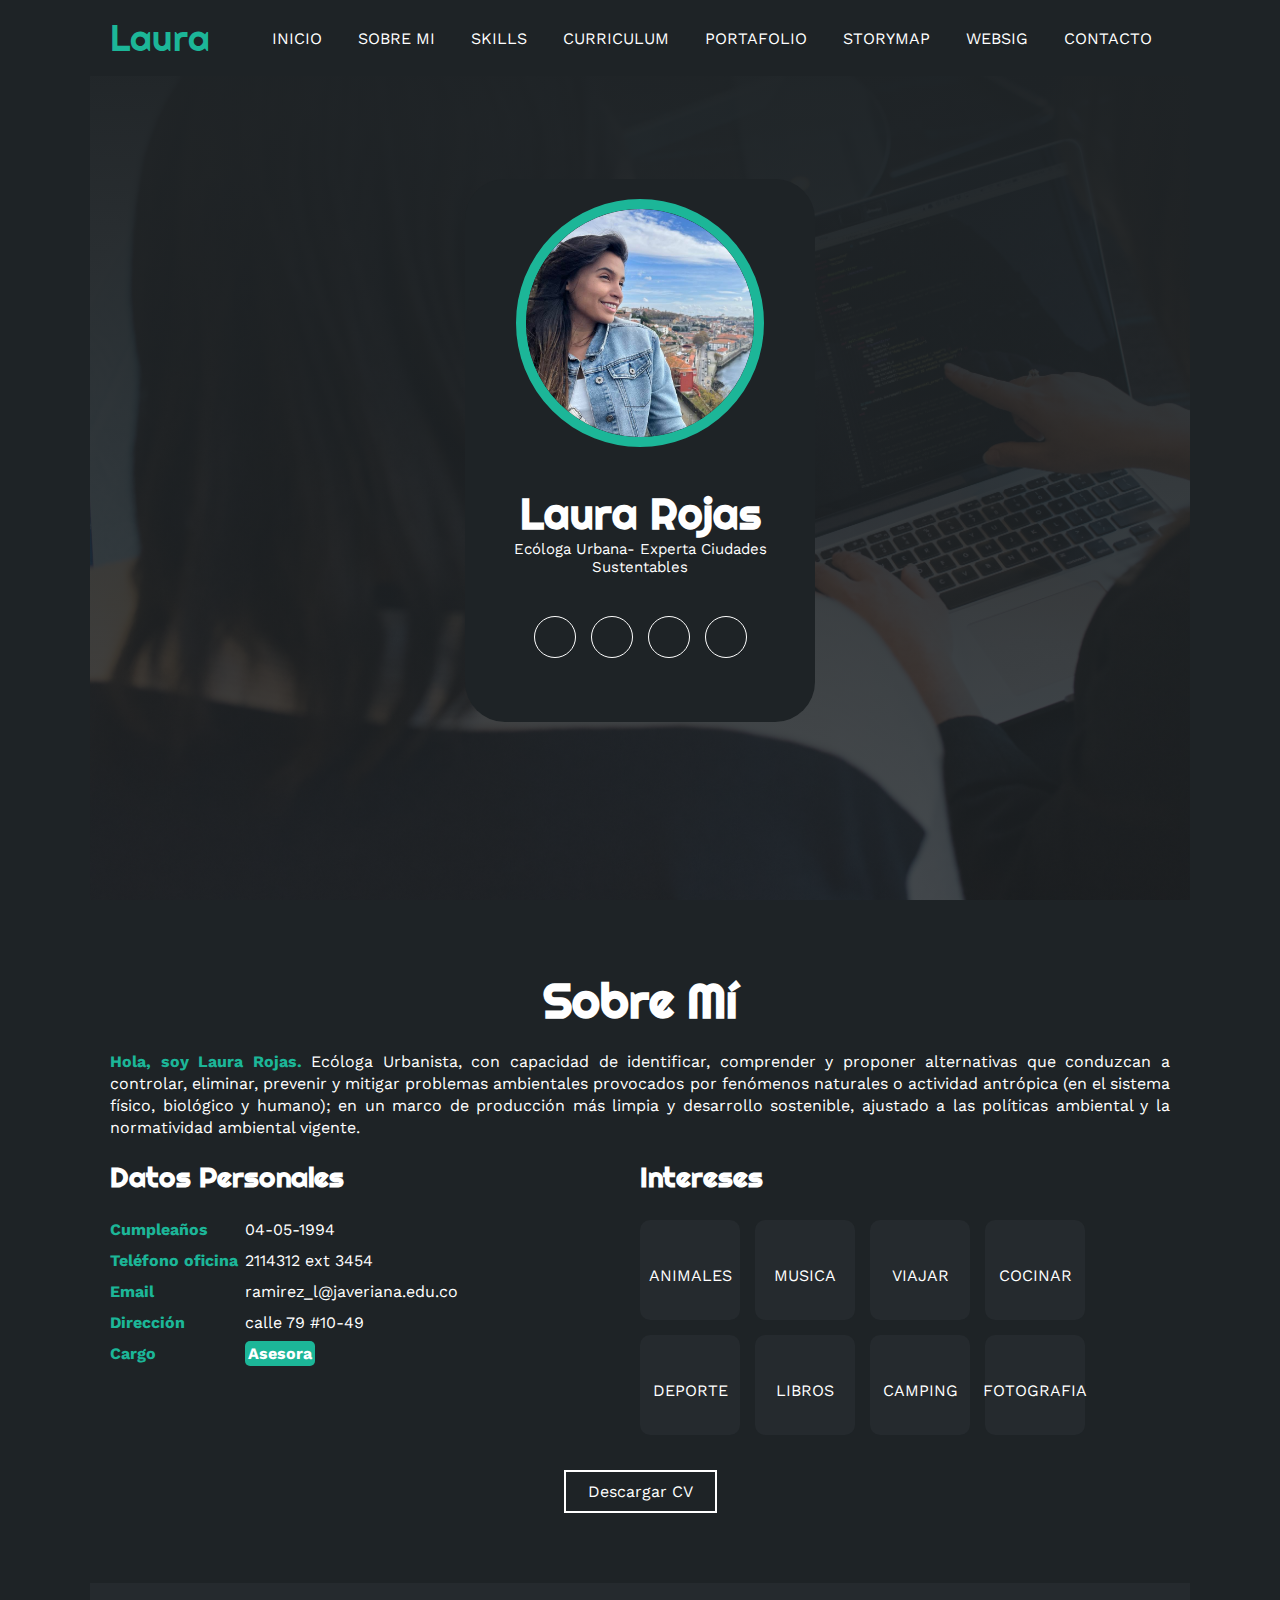
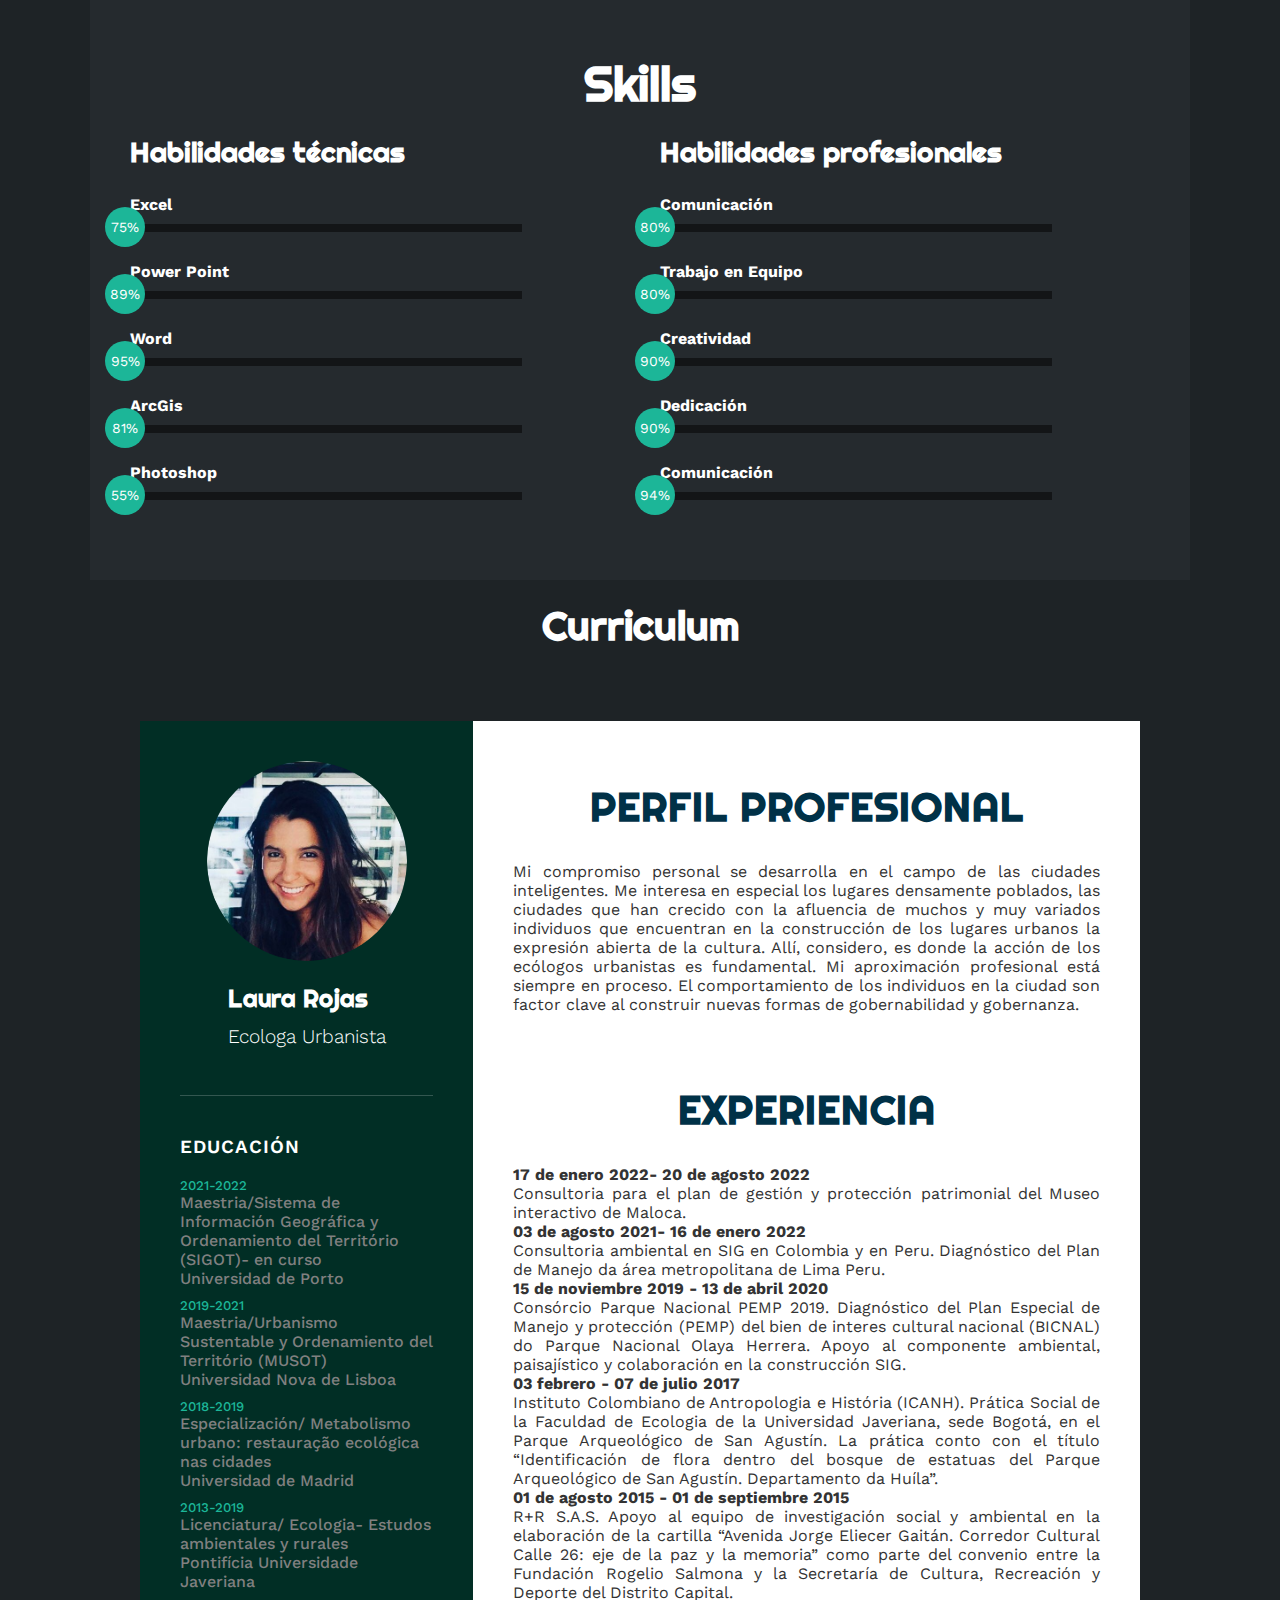
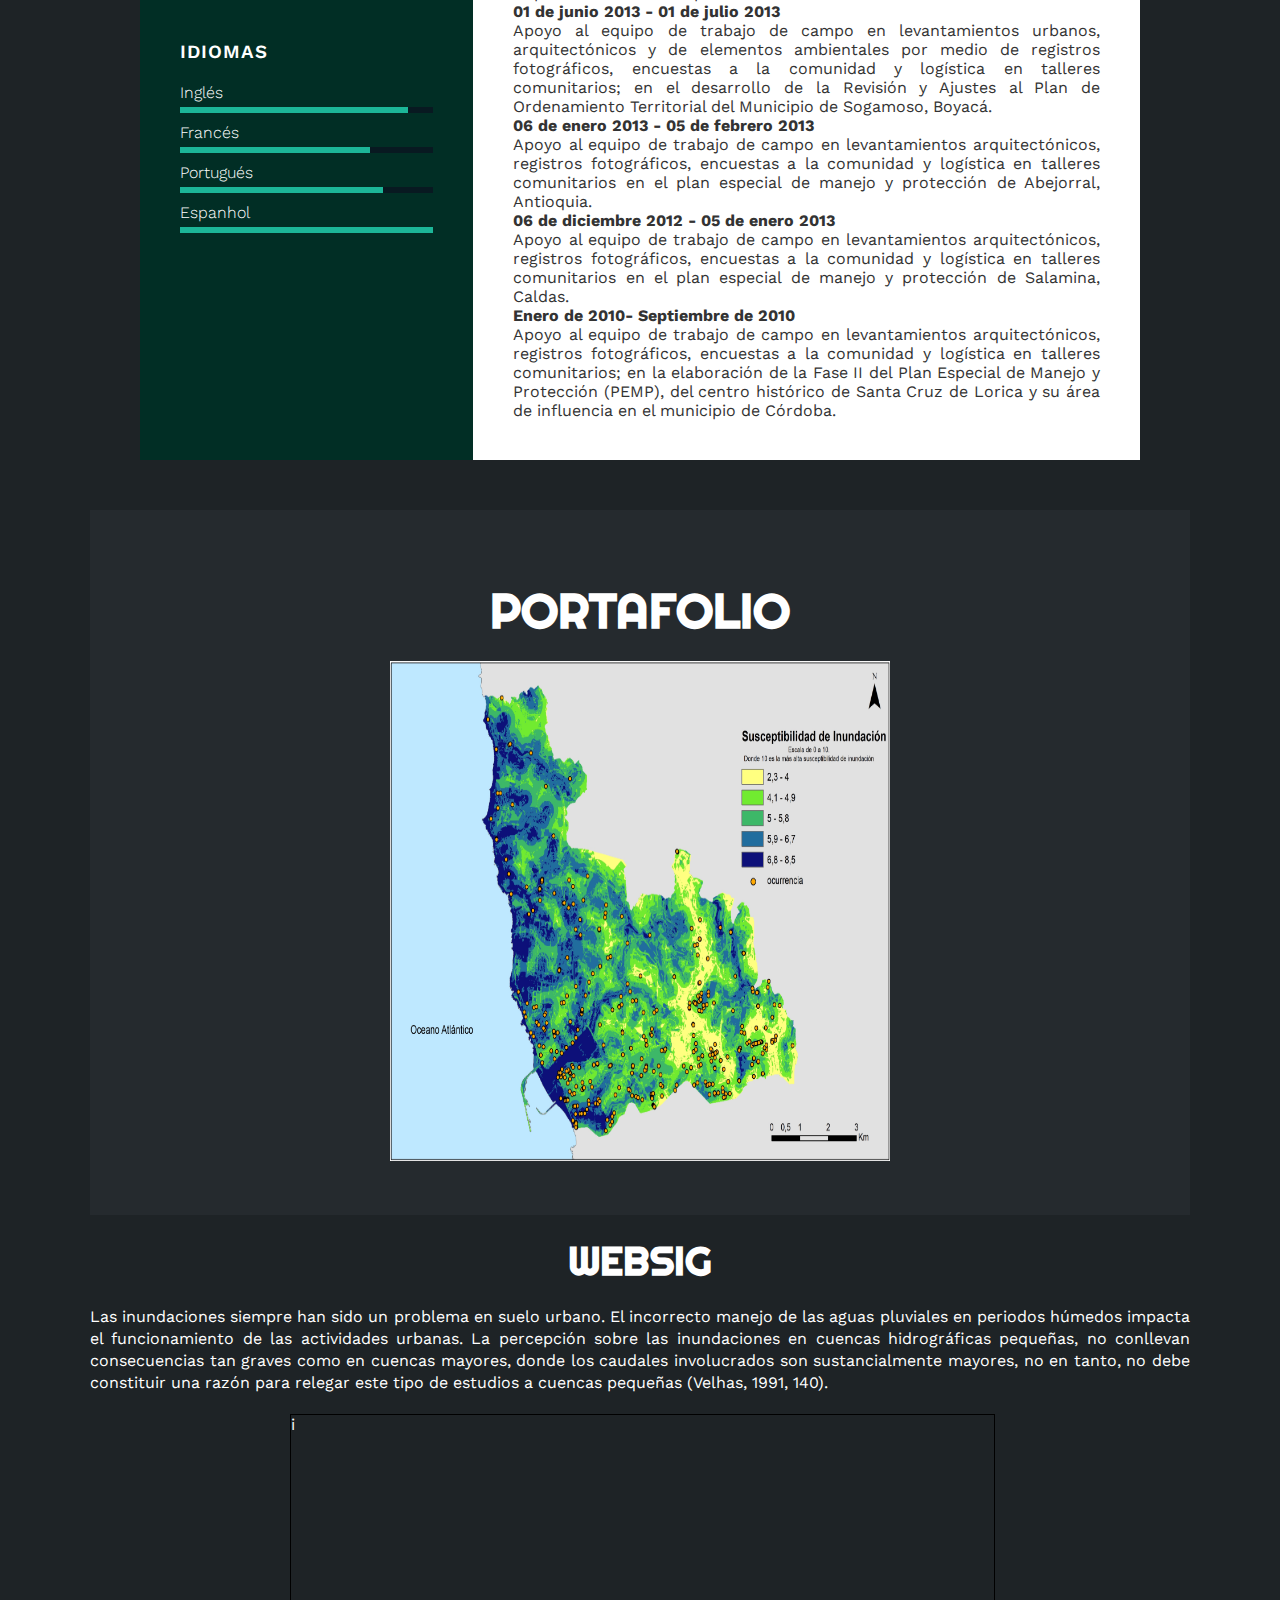
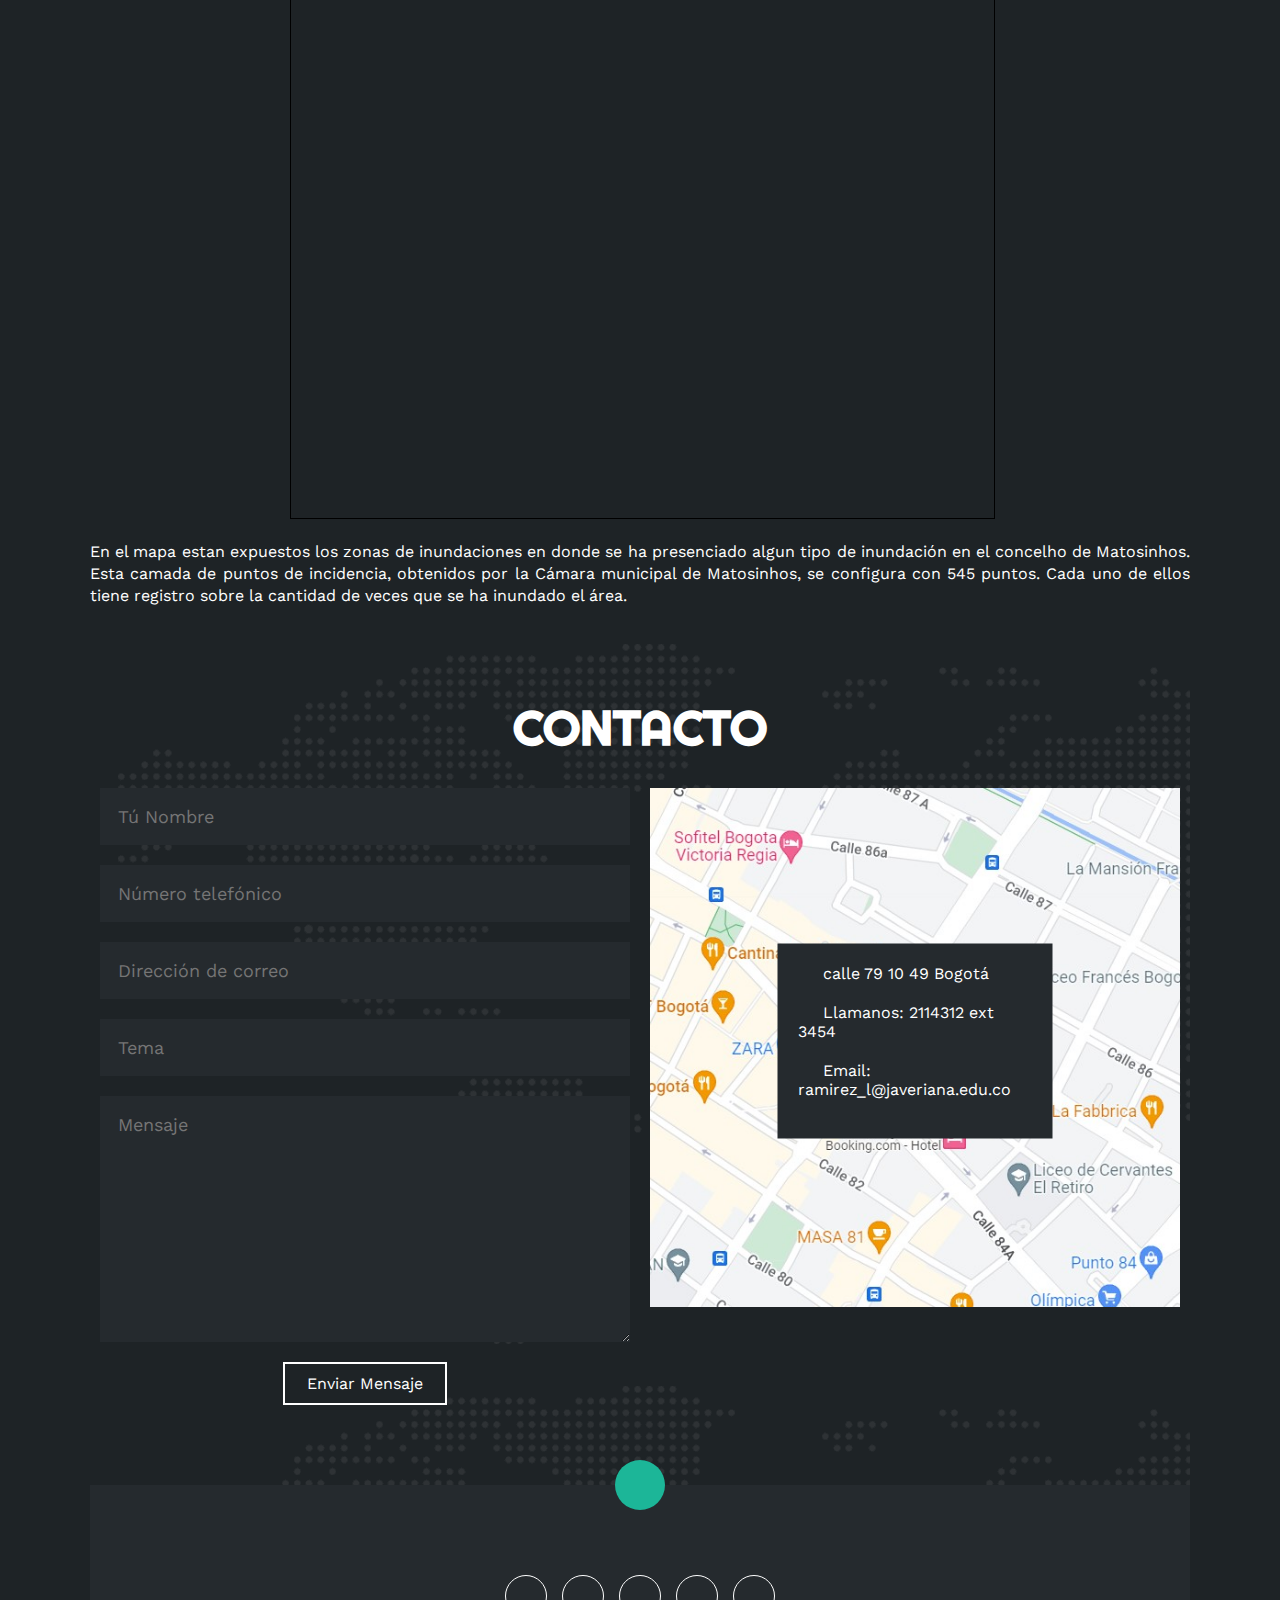
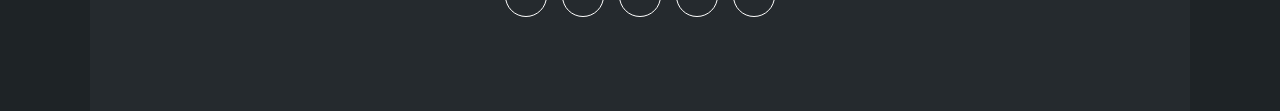
==== index.html @ 27b7f871 "Update index.html" ====
<!DOCTYPE html>
<html lang="es">
<head>
    <meta charset="UTF-8">
    <meta http-equiv="X-UA-Compatible" content="IE=edge">
    <meta name="viewport" content="width=device-width, initial-scale=1.0">
    <link rel="stylesheet" href="https://cdnjs.cloudflare.com/ajax/libs/font-awesome/6.1.2/css/all.min.css" integrity="sha512-1sCRPdkRXhBV2PBLUdRb4tMg1w2YPf37qatUFeS7zlBy7jJI8Lf4VHwWfZZfpXtYSLy85pkm9GaYVYMfw5BC1A==" crossorigin="anonymous" referrerpolicy="no-referrer" />
    <title>WebSite</title>
    <link rel="stylesheet" href="estilo.css">

    <link rel="stylesheet" href="http://cdn.leafletjs.com/leaflet-0.6.2/leaflet.css" />
    <link rel="stylesheet" href="MarkerCluster.css" />
    <link rel="stylesheet" href="MarkerCluster.Default.css" />
    <link rel="stylesheet" type="text/css" href="inundaciones.css">
    <script src="http://cdn.leafletjs.com/leaflet-0.6.2/leaflet.js"></script>
    <link rel="stylesheet" type="text/css" href="Leaflet.Legend-master/src/leaflet.legend.css">
   

    
    <script src="geo/inundaciones.geojson"></script>
    <script src="geo/rios_M.geojson"></script>
    <script src="geo/freguesias.geojson"></script>
    <script src="geo/cheias.geojson"></script>
    <script src="geo/perfil.geojson"></script>
    <script src="inundaciones.js" defer></script>
    

    <script src="leaflet.markercluster-src.js"></script>
    


</head>
<body>
    <!-- MENU ENCABEZADO -->
    <div class="contenedor-header">
        <header>
            <div class="logo">
                <a href="#">Laura</a>
            </div>
            <nav id="nav">
                <ul>
                    <li><a href="#inicio" onclick="seleccionar()">INICIO</a></li>
                    <li><a href="#sobremi" onclick="seleccionar()">SOBRE MI</a></li>
                    <li><a href="#skills" onclick="seleccionar()">SKILLS</a></li>
                    <li><a href="#curriculum" onclick="seleccionar()">CURRICULUM</a></li>
                    <li><a href="#portfolio" onclick="seleccionar()">PORTAFOLIO</a></li>
                    <li><a href="https://arcg.is/1Cuzef0" onclick="seleccionar()">STORYMAP</a></li>
                    <li><a href="#websig" onclick="seleccionar()">WEBSIG</a></li>
                    <li><a href="#contacto" onclick="seleccionar()">CONTACTO</a></li>
                </ul>
            </nav>  
            <div class="nav-responsive" onclick="mostrarOcultarMenu()">
                <i class="fa-solid fa-bars"></i>
            </div>
        </header>
    </div>

    <!-- SECCION INICIO -->
    <section id="inicio" class="inicio">
        <div class="contenido-banner">
            <div class="contenedor-img">
                <img src="img/foto_perfil.png" alt="">
            </div>
            <h1>Laura Rojas</h1>
            <h2>Ecóloga Urbana- Experta Ciudades Sustentables</h2>
            <div class="redes">
                <a href="https://www.facebook.com/laura.r.rojas.n"><i class="fa-brands fa-facebook-f"></i></a>
                <a href="#"><i class="fa-brands fa-twitter"></i></a>
                <a href="https://www.skype.com/es/"><i class="fa-brands fa-skype"></i></a>
                <a href="https://www.linkedin.com/in/laura-m-ramirez-54b37b192/"><i class="fa-brands fa-linkedin-in"></i></a>
                
            </div>
        </div>
    </section>

    <!-- SECCION SOBRE MI -->
    <section id="sobremi" class="sobremi">
        <div class="contenido-seccion">
            <h2>Sobre Mí</h2>
            <p><span>Hola, soy Laura Rojas.</span> Ecóloga Urbanista, con capacidad de identificar, comprender y proponer alternativas que conduzcan a
                controlar, eliminar, prevenir y mitigar problemas ambientales provocados por fenómenos naturales o actividad
                antrópica (en el sistema físico, biológico y humano); en un marco de producción más limpia y desarrollo
                sostenible, ajustado a las políticas ambiental y la normatividad ambiental vigente.</p>

            <div class="fila">
                <!-- datos personales -->
                <div class="col">
                    <h3>Datos Personales</h3>
                    <ul>
                        <li>
                            <strong>Cumpleaños</strong>
                            04-05-1994
                        </li>
                        <li>
                            <strong>Teléfono oficina</strong>
                            2114312 ext 3454
                        </li>
                        <li>
                            <strong>Email</strong>
                            ramirez_l@javeriana.edu.co
                        </li>
                    
                        <li>
                            <strong>Dirección</strong>
                            calle 79 #10-49
                        </li>
                        <li>
                            <strong>Cargo</strong>
                            <span>Asesora</span>
                        </li>
                    </ul>
                </div>

                <!-- intereses -->
                <div class="col">
                    <h3>Intereses</h3>
                    <div class="contenedor-intereses">
                        <div class="interes">
                            <i class="fa-solid fa-paw"></i>
                            <span>ANIMALES</span>
                        </div>
                        <div class="interes">
                            <i class="fa-solid fa-headphones"></i>
                            <span>MUSICA</span>
                        </div>
                        <div class="interes">
                            <i class="fa-solid fa-plane"></i>
                            <span>VIAJAR</span>
                        </div>
                        <div class="interes">
                            <i class="fa-sharp fa-solid fa-kitchen-set"></i>
                            <span>COCINAR</span>
                        </div>
                        <div class="interes">
                            <i class="fa-solid fa-person-hiking"></i>
                            <span>DEPORTE</span>
                        </div>
                        <div class="interes">
                            <i class="fa-solid fa-book"></i>
                            <span>LIBROS</span>
                        </div>
                        <div class="interes">
                            <i class="fa-sharp fa-solid fa-fire"></i>
                            <span>CAMPING</span>
                        </div>
                        <div class="interes">
                            <i class="fa-solid fa-camera"></i>
                            <span>FOTOGRAFIA</span>
                        </div>
                        
                    </div>
                </div>
            </div>
            <button>
                Descargar CV <a href="img/Laura M. Ramírez_HOJA DE VIDA 2022.pdf"><i class="fa-solid fa-download"></i></a>
                <span class="overlay"></span>
                
            </button>
        </div>
    </section>

    <!-- SECCION SKILLS -->
    <section class="skills" id="skills">
        <div class="contenido-seccion">
            <h2>Skills</h2>
            <div class="fila">
                <!-- Technical Skill -->
                <div class="col">
                    <h3>Habilidades técnicas</h3>
                    <div class="skill">
                        <span>Excel</span>
                        <div class="barra-skill">
                            <div class="progreso">
                                <span>75%</span>
                            </div>
                        </div>
                    </div>
                    <div class="skill">
                        <span>Power Point</span>
                        <div class="barra-skill">
                            <div class="progreso">
                                <span>89%</span>
                            </div>
                        </div>
                    </div>
                    <div class="skill">
                        <span>Word</span>
                        <div class="barra-skill">
                            <div class="progreso">
                                <span>95%</span>
                            </div>
                        </div>
                    </div>
                    <div class="skill">
                        <span>ArcGis</span>
                        <div class="barra-skill">
                            <div class="progreso">
                                <span>81%</span>
                            </div>
                        </div>
                    </div>
                    <div class="skill">
                        <span>Photoshop</span>
                        <div class="barra-skill">
                            <div class="progreso">
                                <span>55%</span>
                            </div>
                        </div>
                    </div>
                </div>
                <!-- Professional Skills -->
                <div class="col">
                    <h3>Habilidades profesionales</h3>
                    <div class="skill">
                        <span>Comunicación</span>
                        <div class="barra-skill">
                            <div class="progreso">
                                <span>80%</span>
                            </div>
                        </div>
                    </div>
                    <div class="skill">
                        <span>Trabajo en Equipo</span>
                        <div class="barra-skill">
                            <div class="progreso">
                                <span>80%</span>
                            </div>
                        </div>
                    </div>
                    <div class="skill">
                        <span>Creatividad</span>
                        <div class="barra-skill">
                            <div class="progreso">
                                <span>90%</span>
                            </div>
                        </div>
                    </div>
                    <div class="skill">
                        <span>Dedicación</span>
                        <div class="barra-skill">
                            <div class="progreso">
                                <span>90%</span>
                            </div>
                        </div>
                    </div>
                    <div class="skill">
                        <span>Comunicación</span>
                        <div class="barra-skill">
                            <div class="progreso">
                                <span>94%</span>
                            </div>
                        </div>
                    </div>
                </div>
            </div>
        </div>
    </section>

    <!-- SECCION CURRICULUM -->
    <section class="curriculum" id="curriculum">
        <div class="contenido-seccion">
            <h2>Curriculum</h2>
            <div class="fila">
    <div class="container">
        <div class="left_Side">
            <div class="profileText">
                <div class="imgBx">
                    <img src="img/foto_redonda.png">  
                </div>
             <h2>Laura Rojas<br><span>Ecologa Urbanista</span></h2>
        </div>


     

        <div class="contactInfo education ">
            <h3 class="title">Educación</h3>
            <ul>
                <li>
                    <h5> 2021-2022</h5>
                    <h4>Maestria/Sistema de Información Geográfica y Ordenamiento del Território (SIGOT)- en curso</h4>
                    <h4>Universidad de Porto</h4>
                </li>
                <li>
                    <h5> 2019-2021</h5>
                    <h4>Maestria/Urbanismo Sustentable y Ordenamiento del Território (MUSOT)</h4>
                    <h4>Universidad Nova de Lisboa</h4>
                </li>
                <li>
                    <h5> 2018-2019</h5>
                    <h4>Especialización/ Metabolismo urbano: restauração ecológica nas cidades</h4>
                    <h4>Universidad de Madrid</h4>
                </li>
                <li>
                    <h5> 2013-2019</h5>
                    <h4>Licenciatura/ Ecologia- Estudos ambientales y rurales</h4>
                    <h4>Pontifícia Universidade Javeriana</h4>
                </li>
            </ul>
        </div>

            <div class="contactInfo language ">
                <h3 class="title">Idiomas</h3>
                <ul>
                    <li>
                        <span class="text">Inglés</span> 
                        <span class="percent">
                        <div style="width: 90%;"></div>
                    </span>
                    </li>
                    <li>
                        <span class="text">Francés</span> 
                        <span class="percent">
                            <div style="width: 75%;"></div>
                        </span>
                            
                    </li>
                    <li>
                        <span class="text">Portugués</span> 
                        <span class="percent">
                            <div style="width: 80%;"></div>
                        </span>
                            
                    </li>
                    <li>
                        <span class="text">Espanhol</span> 
                        <span class="percent">
                            <div style="width: 100%;"></div>
                        </span>
                            
                    </li>
                </ul>
            </div>
        </div>

        <div class="right_Side">
            <div class=" about">
                <h2 class="title2">Perfil profesional</h2>
                <p>Mi compromiso personal se desarrolla en el campo de las ciudades inteligentes. Me
                    interesa en especial los lugares densamente poblados, las ciudades que han crecido con la
                    afluencia de muchos y muy variados individuos que encuentran en la construcción de los
                    lugares urbanos la expresión abierta de la cultura. Allí, considero, es donde la acción de los
                    ecólogos urbanistas es fundamental. Mi aproximación profesional está siempre en proceso. El
                    comportamiento de los individuos en la ciudad son factor clave al construir nuevas formas de
                    gobernabilidad y gobernanza.</p>
            </div> 
            <div class="about">
                <h2 class="title2">Experiencia</h2>
                <div class="box">
                    
                    
                    <div class="year_company">
                        <p><strong>17 de enero 2022- 20 de agosto 2022</strong></p>
                        
                    </div>
                    <div class="text">
                        <p>Consultoria para el plan de gestión y protección patrimonial del Museo interactivo de Maloca.</p>
                        

                    <div class="year_company">
                        <p><strong>03 de agosto 2021- 16 de enero 2022</strong></p>
                        
                    </div>

                    <div class="text">
                        <p>Consultoria ambiental en SIG en Colombia
                            y en Peru. Diagnóstico del Plan de Manejo da área
                            metropolitana de Lima Peru.</p>

                    </div>

                    <div class="year_company">
                        <p><strong>15 de noviembre 2019 - 13 de abril 2020</strong></p>

                    </div>
                    <div class="text">
                        <p>Consórcio Parque Nacional PEMP 2019. Diagnóstico del
                            Plan Especial de Manejo y protección (PEMP) del bien de interes cultural nacional (BICNAL) do Parque Nacional
                            Olaya Herrera. Apoyo al componente ambiental, paisajístico y colaboración en la construcción SIG.</p>
                        
                    </div>
                    <div class="year_company">
                        <p><strong>03 febrero - 07 de julio 2017</strong></p>
                        
                    </div>
                    <div class="text">
                        <p>Instituto Colombiano de Antropologia e História (ICANH).
                             Prática Social de la Faculdad de Ecologia de la Universidad Javeriana, 
                             sede Bogotá, en el Parque Arqueológico de San Agustín.
                            La prática conto con el título “Identificación de flora dentro del bosque
                            de estatuas del Parque Arqueológico de San Agustín. 
                            Departamento da Huíla”.</p>

                    </div>
                </div>
                <div class="year_company">
                    <p><strong>01 de agosto 2015 - 01 de septiembre 2015</strong></p>
                </div>
                <div class="text">
                    <p>R+R S.A.S. Apoyo al equipo de investigación social y ambiental en la elaboración de la cartilla
                        “Avenida Jorge Eliecer Gaitán. Corredor Cultural Calle 26: eje de la paz y la memoria” como parte
                        del convenio entre la Fundación Rogelio Salmona y la Secretaría de Cultura, Recreación y
                        Deporte del Distrito Capital.</p>

                </div>
                <div class="year_company">
                    <p><strong>01 de junio 2013 - 01 de julio 2013</strong></p>
                    
                </div>
                <div class="text">
                    <p>Apoyo al equipo de trabajo de campo en levantamientos urbanos, arquitectónicos y de
                        elementos ambientales por medio de registros fotográficos, encuestas a la comunidad y
                        logística en talleres comunitarios; en el desarrollo de la Revisión y Ajustes al Plan de
                        Ordenamiento Territorial del Municipio de Sogamoso, Boyacá.</p>
                    
    

                </div>

                <div class="year_company">
                    <p><strong>06 de enero 2013 - 05 de febrero 2013</strong></p>
                    
                </div>
                <div class="text">
                    <p>Apoyo al equipo de trabajo de campo en levantamientos arquitectónicos, registros fotográficos,
                        encuestas a la comunidad y logística en talleres comunitarios en el plan especial de manejo y
                        protección de Abejorral, Antioquia.</p>
                    

                </div>

                <div class="year_company">
                    <p><strong>06 de diciembre 2012 - 05 de enero 2013</strong></p>
                    
                </div>
                <div class="text">
                    <p>Apoyo al equipo de trabajo de campo en levantamientos arquitectónicos, registros fotográficos,
                        encuestas a la comunidad y logística en talleres comunitarios en el plan especial de manejo y
                        protección de Salamina, Caldas.</p>
                </div>
                <div class="year_company">
                    <p><strong>Enero de 2010- Septiembre de 2010</strong></p>
                    
                </div>
                <div class="text">
                    <p>Apoyo al equipo de trabajo de campo en levantamientos arquitectónicos, registros fotográficos,
                        encuestas a la comunidad y logística en talleres comunitarios; en la elaboración de la Fase II del
                        Plan Especial de Manejo y Protección (PEMP), del centro histórico de Santa Cruz de Lorica y su
                        área de influencia en el municipio de Córdoba.</p>
                    </div>
                </div>
            </div>
        </div>
            
        </div>

    </div>

    <!-- SECCION PORTFOLIO -->
    <section id="portfolio" class="portfolio">
        <div class="contenido-seccion">
            <h2>PORTAFOLIO</h2>
        <div class= "galeria">
            <a href="laura - Cópia/Galeria-de-Imagenes-master/portafolio.html">
                <img src="img/susceptibilidad de inundación - Cópia.jpg" width="500"height="500" alt="">
            </a>   
             
        </div >    
            
            
        </div>
    </section>


    <!-- SECCION WEBSIG -->
    <section id="websig" class="websig">
        <div class="contenido-seccion">
            <h2>WEBSIG</h2>
            <p><span>Las inundaciones siempre han sido un problema en suelo urbano. El incorrecto manejo de las aguas pluviales en periodos húmedos impacta el funcionamiento de las actividades urbanas. 
                La percepción sobre las inundaciones en cuencas hidrográficas pequeñas, no conllevan consecuencias tan graves como en cuencas mayores, donde los caudales involucrados son sustancialmente mayores, no en tanto, no debe constituir 
                una razón para relegar este tipo de estudios a cuencas pequeñas (Velhas, 1991, 140). 

            </p>

            <div id="map">i</div>

            <p><br>En el mapa estan expuestos los zonas de inundaciones en donde se ha presenciado algun tipo de inundación en el concelho de Matosinhos. Esta camada de puntos de incidencia, obtenidos por la Cámara municipal de Matosinhos, se configura con 545 puntos. Cada uno de ellos tiene registro sobre la cantidad de veces que se ha inundado el área. 
            </p>

            






    <!-- SECCION CONTACTO -->
    <section id="contacto" class="contacto">
        <div class="contenido-seccion">
            <h2>CONTACTO</h2>
            <div class="fila">
                <!-- Formulario -->
                <div class="col">
                    <input type="text" placeholder="Tú Nombre">
                    <input type="text" placeholder="Número telefónico">
                    <input type="text" placeholder="Dirección de correo">
                    <input type="text" placeholder="Tema">
                    <textarea name="" id="" cols="30" rows="10" placeholder="Mensaje"></textarea>
                    <button>
                        Enviar Mensaje<i class="fa-solid fa-paper-plane"></i>
                        <span class="overlay"></span>
                    </button>
                </div>
                <!-- Mapa -->
                <div class="col">
                    <img src="img/mapa.jpg" alt="">
                    <div class="info">
                        <ul>
                            <li>
                                <i class="fa-solid fa-location-dot"></i>
                                calle 79 10 49 Bogotá
                            </li>
                            <li>
                                <i class="fa-solid fa-mobile-screen"></i>
                                Llamanos: 2114312 ext 3454
                            </li>
                            <li>
                                <i class="fa-solid fa-envelope"></i>
                                Email: ramirez_l@javeriana.edu.co
                            </li>
                        </ul>
                    </div>
                </div>
            </div>
        </div>
    </section>

    <!-- footer -->
    <footer>
        <a href="#inicio" class="arriba">
            <i class="fa-solid fa-angles-up"></i>
        </a>
        <div class="redes">
            <a href="#"><i class="fa-brands fa-facebook-f"></i></a>
            <a href="#"><i class="fa-brands fa-twitter"></i></a>
            <a href="#"><i class="fa-brands fa-skype"></i></a>
            <a href="#"><i class="fa-brands fa-linkedin-in"></i></a>
            <a href="#"><i class="fa-solid fa-rss"></i></a>
        </div>
    </footer>

    <script src="script.js" defer></script>
</body>
</html>
---- estilo.css ----
@import url('https://fonts.googleapis.com/css2?family=Righteous&family=Work+Sans:wght@100;300;400;600;800&display=swap');
*{
    box-sizing: border-box;
    font-family: 'Work Sans';
    margin: 0;
    padding: 0;
    
}
html{
    /* me permite deslizar cuando hago clic en los links del menu */
    scroll-behavior: smooth;
    
}
/* MENU */
.contenedor-header{
    background: #1e2326;
    position: fixed;
    width: 100%;
    top: 0;
    left: 0;
    z-index: 99;
}
.contenedor-header header{
    max-width: 1100px;
    margin: auto;
    display: flex;
    justify-content: space-between;
    align-items: center;
    padding: 15px 20px;
}
.contenedor-header header .logo a{
    font-family: 'Righteous';
    font-size: 36px;
    color: #1CB698;
    text-decoration: none;
}
.contenedor-header header ul{
    display: flex;
    list-style: none;
}
.contenedor-header header nav ul li a{
    text-align: none;
    color: #fff;
    margin: 0 15px;
    padding: 3px;
    transition: .5s;
    text-decoration: none;
}
.contenedor-header header nav ul li a:hover{
    color: #1CB698;
}
.nav-responsive{
    background-color: #1CB698;
    color:#fff;
    padding: 5px 10px;
    border-radius: 5px;
    cursor: pointer;
    display: none;
}
/* SECCION I N I C I O */
.inicio{
    background: linear-gradient(to top, rgba(30,35,38,.8), rgba(30,35,38,1)),
    url(img/fondo.jpg);
    background-size: cover;
    height: 100vh;
    color: #fff;
    display: flex;
    align-items: center;
}
.inicio .contenido-banner{
    padding: 20px;
    background-color: #1e2326;
    max-width: 350px;
    margin: auto;
    text-align: center;
    border-radius: 40px;
}
.inicio .contenido-banner img{
    margin-top: 40px;
    border: 10px solid #1CB698;
    display: block;
    width: 80%;
    margin: auto;
    border-radius: 100%;
}
.inicio .contenido-banner h1{
    margin-top: 40px;
    font-size: 42px;
    font-family: 'Righteous';
}
.inicio .contenido-banner h2{
    font-size: 15px;
    font-weight: normal;
}
.inicio .contenido-banner .redes a{
    color: #fff;
    display: inline-block;
    text-decoration: none;
    border: 1px solid #fff;
    border-radius: 100%;
    width: 42px;
    height: 42px;
    line-height: 42px;
    margin: 40px 5px;
    font-size: 20px;
    transition: .3s;
}
.inicio .contenido-banner .redes a:hover{
    background-color: #1CB698;
}
.sobremi{
    background-color: #1e2326;
    color: #fff;
    padding: 50px 20px;
}
.sobremi .contenido-seccion{
    max-width: 1100px;
    margin: auto;
    color: #fff;
}
.sobremi h2{
    font-size: 48px;
    font-family: 'Righteous';
    text-align: center;
    padding: 20px 0;   

}
.sobremi .contenido-seccion p{
    font: 18px;
    line-height: 22px;
    margin-bottom: 20px;
    color: #fff;
}
.sobremi .contenido-seccion p span{
    color: #1CB698;
    font-weight: bold;
}
.sobremi .fila{
    display: flex;
}
.sobremi .fila .col
{
    width: 50%;
}
.sobremi .fila .col h3{
    font-size: 28px;
    font-family: 'Righteous';
    margin-bottom: 25px;
}
.sobremi .fila .col ul{
    list-style: none;
}
.sobremi .fila .col ul li{
    margin: 12px 0;
}
.sobremi .fila .col ul li strong{
    display: inline-block;
    color: #1CB698;
    width: 130px;
}
.sobremi .fila .col ul li span{
    background-color: #1CB698;
    padding: 3px;
    font-weight: bold;
    border-radius: 5px;
}
.sobremi .fila .col .contenedor-intereses{
    display: flex;
    flex-wrap: wrap;
}
.sobremi .fila .col .contenedor-intereses .interes{
    width: 100px;
    height: 100px;
    background-color: #252A2E;
    border-radius: 10px;
    margin: 0 15px 15px 0;
    display: flex;
    flex-direction: column;
    align-items: center;
    justify-content: center;
    transition: .3s;
}.sobremi .fila .col .contenedor-intereses .interes:hover{
    background-color: #1CB698;
}
.sobremi .fila .col .contenedor-intereses .interes i{
    font-size: 30px;
    margin-bottom: 10px;
}
.sobremi button{
    cursor: pointer;
    background-color: transparent;
    border: 2px solid #fff;
    width: fit-content;
    display: block;
    margin: 20px auto;
    padding: 10px 22px;
    font-size: 16px;
    color: #fff;
    position: relative;
    z-index: 10;
}
.sobremi button .overlay{
    position: absolute;
    top: 0;
    left: 0;
    width: 0;
    height: 100%;
    background-color: #1CB698;
    z-index: -1;
    transition: 1s;
}
.sobremi button:hover .overlay{
    width: 100%;
}
/* SECCION S K I L L S */
.skills{
    background-color: #252A2E;
    color: #fff;
    padding: 50px 20px;
}
.skills .contenido-seccion{
    max-width: 1100px;
    margin: auto;
}
.skills h2{
    font-size: 48px;
    font-family: 'Righteous';
    text-align: center;
    padding: 20px 0;

}
.skills .fila{
    display: flex;
}
.skills .fila .col{
    width: 50%;
    padding: 0 20px;
}
.skills .fila .col h3{
    font-size: 28px;
    font-family: 'Righteous';
    margin-bottom: 25px;
}
.skills .skill > span{
    font-weight: bold;
    display: block;
    margin-bottom: 10px;
}
.skills .skill .barra-skill{
    height: 8px;
    width: 80%;
    background-color: #131517;
    position: relative;
    margin-bottom: 30px;
}
.skills .skill .progreso{
    background-color: #1CB698;
    position: absolute;
    top: 0;
    left: 0;
    height: 8px;
}
.skills .skill .barra-skill span{
    position: absolute;
    height: 40px;
    width: 40px;
    background-color: #1CB698;
    border-radius: 50px;
    line-height: 40px;
    text-align: center;
    top: -17px;
    right: -15px;
    font-size: 14px;
}
/* Estas clases se agregaran dinamicamente mediante javascript */
.skills .skill .excel{
    width: 0%;
    animation: 2s excel forwards;
}
@keyframes excel {
    0%{width: 0%;}
    100%{width: 75%;}
}

.skills .skill .powerpoint{
    width: 0%;
    animation: 2s powerpoint forwards;
}
@keyframes powerpoint {
    0%{width: 0%;}
    100%{width: 89%;}
}

.skills .skill .word{
    width: 0%;
    animation: 2s word forwards;
}
@keyframes word {
    0%{width: 0%;}
    100%{width: 95%;}
}

.skills .skill .arcgis{
    width: 0%;
    animation: 2s arcgis forwards;
}
@keyframes arcgis {
    0%{width: 0%;}
    100%{width: 81%;}
}

.skills .skill .photoshop{
    width: 0%;
    animation: 2s photoshop forwards;
}
@keyframes photoshop {
    0%{width: 0%;}
    100%{width: 55%;}
}

.skills .skill .comunicacion{
    width: 0%;
    animation: 2s comunicacion forwards;
}
@keyframes comunicacion {
    0%{width: 0%;}
    100%{width: 80%;}
}

.skills .skill .trabajo{
    width: 0%;
    animation: 2s trabajo forwards;
}
@keyframes trabajo {
    0%{width: 0%;}
    100%{width: 80%;}
}

.skills .skill .creatividad{
    width: 0%;
    animation: 2s creatividad forwards;
}
@keyframes creatividad {
    0%{width: 0%;}
    100%{width: 90%;}
}

.skills .skill .dedicacion{
    width: 0%;
    animation: 2s dedicacion forwards;
}
@keyframes dedicacion {
    0%{width: 0%;}
    100%{width: 90%;}
}

.skills .skill .proyect{
    width: 0%;
    animation: 2s proyect forwards;
}
@keyframes proyect {
    0%{width: 0%;}
    100%{width: 85%;}
}
/* SECCION CURRICULUM */
.curriculum{
    color: #fff;
}

.curriculum.contenido-seccion{
    max-width: 1100px;
    margin: auto;
    color: #fff;
    
}
.curriculum h2{
    font-size: 40px;
    font-family: 'Righteous';
    text-align: center;
    padding: 20px 0;
    
}
.curriculum .fila{
    display: flex;

}

body
{
    
    background: #1e2326;
    max-width: 1100px;
    margin: auto;
    
}
.container
{ 
    position: relative;
    width: 100%;
    max-width: 1000px;
    min-height: 1000px;
    background: #1e2326;
    margin: 50px;
    display: grid;
    grid-template-columns: 1fr 2fr;
    box-shadow: 0 35px 55px rgba(0,0,0,0,1);
}
.container .left_Side
{ position: relative;
    background:  #012e25;
    padding: 40px;
} 
.profileText
{ 
    position: relative;
    display: flex;
    flex-direction: column;
    align-items: center;
    padding-bottom: 20px;
    border-bottom: 1px solid rgba(255,255,255,0.2);
}

.profileText .imgBx
{ 
    position: relative;
    width: 200px;
    height: 200px;
    border-radius: 50%;
    overflow: hidden;
}

.profileText .imgBx img
{ 
  position: absolute;
  top: 0;
  left: 0;
  width: 100%;
  height: 100%;
  object-fit: cover;


}
.profileText h2
{
    color:#fff;
    font-size: 1.5em;
    text-transform:initial;
    text-align: justify;
    font-weight: 600;
    line-height: 1.5em;
   

}

.profileText h2 span
{
    font-size: 0.8em;
    font-weight: 300;
}

.navbar
{
    text-align: center; 
    background-color: #fff;
}

.contactInfo
{
    padding-top: 40px;
}

.title
{
    color:#fff;
    text-transform: uppercase;
    font-weight: 600;
    letter-spacing: 1px;
    margin-bottom: 20px;
}
.contactInfo ul
{
    position: relative;
}

.contactInfo ul li
{
    position: relative;
    list-style: none;
    margin: 10px 0;
    cursor: pointer;
    
}


.contactInfo ul li .icon
{
   display: inline-block;
   width: 30px;
   font-size: 18px;
   color: #1CB698;

}

.contactInfo ul li span
{
    color: #fff;
    font-weight: 300;
}

.contactInfo .education li
{
    margin-bottom: 15px;
}
.contactInfo.education h5
{
    color: #1CB698;
    font-weight: 500;
}
.contactInfo.education h4
{
    color: gray;
    font-weight: 500;
}

.contactInfo .education h4:nth-child(2)
{
    color: #fff;
    font-weight: 500;
}

.contactInfo .education h4
{
    color: #fff;
    font-weight: 300;
}

.contactInfo.language .percent
{
    position: relative;
    width: 100%;
    height: 6px;
    background: #081921;
    display: block;
    margin-top: 5px;
}
.contactInfo.language .percent div 
{
    position:absolute;
    top:0;
    left:0;
    height:100%;
    background: #1CB698;  
}

.container .right_Side
{ position: relative;
    background: #fff;
    padding: 40px;
}

.about
{
    margin-bottom: 50px;
}

.about:last-child
{
    margin-bottom: 0;
}

.title2
{ 
    color: #003147;
    text-transform: uppercase;
    letter-spacing: 1px;
    margin-bottom: 10px;
    
    
}
p
{
    color: #333;
    text-align: justify;
}
.about.box
{
    display: flex;
    flex-direction: row;
    margin: 20px 0;
}
.about.year_company h5
{
    text-transform: uppercase;
    color: #2a7da2;
    font-weight: 600;
}
.interest ul
{
    display: grid;
    grid-template-columns: repeat(4,1fr);
}

/* SECCION PORTFOLIO */
.portfolio{
    background-color: #252A2E;
    color: #fff;
    padding: 50px 20px;
}
.portfolio .contenido-seccion{
    max-width: 1100px;
    margin: auto;
}
.portfolio h2{
    font-size: 48px;
    font-family: 'Righteous';
    text-align: center;
    padding: 20px 0;
}
.portfolio .galeria{
    display: flex;
    flex-wrap: wrap;
    justify-content: space-around;
}

.portfolio .galeria .proyecto img{
    width: 100%;
    display: block;
}
.portfolio .galeria .proyecto .overlay{
    position: absolute;
    top: 0;
    width: 100%;
    height: 100%;
    text-align: center;
    background: linear-gradient(rgba(28,182,152,.8), rgba(28,182,152,.8));
    display: flex;
    flex-direction: column;
    justify-content: center;
    transition: 1s;
    font-size: 18px;
    letter-spacing: 3px;
    opacity: 0;
}
.portfolio .galeria .proyecto .overlay h3{
    margin-bottom: 20px;
    transition: 1s;
}
.portfolio .galeria .proyecto .overlay:hover{
    opacity: 1;
}
.portfolio .galeria .proyecto .overlay:hover h3{
    margin-bottom: 0px;
}

/*  WEBSIG*/
.websig .contenido-seccion p{
    font: 18px;
    line-height: 22px;
    margin-bottom: 20px;
    color: #fff;
}

.leaflet-popup-content{
    color: #081921;
}

#map{
    
    margin-left: 200px;
    width: 705px;
    height: 705px;
    border: 1px solid black;
    
}
/*Legend specific*/
.legend {
    padding: 6px 8px;
    font: 14px Arial, Helvetica, sans-serif;
    background: white;
    background: rgba(255, 255, 255, 0.8);
    /*box-shadow: 0 0 15px rgba(0, 0, 0, 0.2);*/
    /*border-radius: 5px;*/
    line-height: 24px;
    color: #555;
  }
  .legend h4 {
    text-align: center;
    font-size: 16px;
    margin: 2px 12px 8px;
    color: #777;
  }
  
  .legend span {
    position: relative;
    bottom: 3px;
  }
  
  .legend i {
    width: 18px;
    height: 18px;
    float: left;
    margin: 0 8px 0 0;
    opacity: 0.7;
  }
  
  .legend i.icon {
    background-size: 13px;
    background-color: rgba(255, 255, 255, 1);
  }
  


/* SECCION CONTACTO */
.contacto{
    background-image: url(img/contact_bg.png);
    background-color: #1e2326;
    color: #fff;
    padding: 50px 0;
    
}
.contacto .contenido-seccion{
    max-width: 1100px;
    margin: auto;
}
.contacto h2{
    font-size: 48px;
    font-family: 'Righteous';
    text-align: center;
    padding: 20px 0;
}
.contacto .fila{
    display: flex;
}
.contacto .col{
    width: 50%;
    padding: 10px;
    position: relative;
}
.contacto .col input, .contacto .col textarea{
    display: block;
    width: 100%;
    padding: 18px;
    border: none;
    margin-bottom: 20px;
    background-color: #252A2E;
    color: #fff;
    font-size: 18px;
}
.contacto button{
    cursor: pointer;
    background-color: transparent;
    border: 2px solid #fff;
    width: fit-content;
    display: block;
    margin: 20px auto;
    padding: 10px 22px;
    font-size: 16px;
    color: #fff;
    position: relative;
    z-index: 10;
}
.contacto button .overlay{
    position: absolute;
    top: 0;
    left: 0;
    width: 0;
    height: 100%;
    background-color: #1CB698;
    z-index: -1;
    transition: 1s;
}
.contacto button:hover .overlay{
    width: 100%;
}
.contacto .col img{
    width: 100%;
}
.contacto .col .info{
    position: absolute;
    top: 40%;
    background-color: #252A2E;
    padding: 20px;
    max-swidth: 350px;
    left: 50%;
    transform: translate(-50%, -50%);
}
.contacto .col .info ul{
    list-style: none;
}
.contacto .col .info ul li{
    margin-bottom: 20px;
}
.contacto .col .info ul li i{
    color: #1CB698;
    display: inline-block;
    margin-right: 20px;
}
footer{
    background-color: #252A2E;
    color: #fff;
    padding: 50px 0 30px 0;
    text-align: center;
    position: relative;
    width: 100%;
}
footer .redes{
    margin-bottom: 20px;
}
footer .redes a{
    color: #fff;
    display: inline-block;
    text-decoration: none;
    border: 1px solid #fff;
    border-radius: 100%;
    width: 42px;
    height: 42px;
    line-height: 42px;
    margin: 40px 5px;
    font-size: 20px;
    transition: .3s;
}
footer .arriba{
    display: block;
    width: 50px;
    height: 50px;
    background-color: #1CB698;
    color: #fff;
    position: absolute;
    left: 50%;
    transform: translateX(-50%);
    top: -25px;
    border-radius: 50%;
    line-height: 50px;
    font-size: 18px;
}
/* SECCION RESPONSIVE */
@media screen and (max-width:980px){
    nav{
        display: none;
    }
    .nav-responsive{
        display: block;
    }
    nav.responsive{
        display: block;
        position: absolute;
        right: 0;
        top: 75px;
        background-color: #252A2E;
        width: 180px;
    }
    nav.responsive ul{
        display: block !important;
    }
    nav.responsive ul li{
        border-bottom: 1px solid #fff;
        padding: 10px 0;
    }
}
@media screen and (max-width:700px){
    .sobremi .fila{
        display: block;
    }
    .sobremi .fila .col{
        width: fit-content;
    }

    .skills .fila{
        display: block;
    }
    .skills .fila .col{
        width: 100%;
    }
    .skills .fila .col .barra-skill{
        width: 100%;
    }

    .curriculum .fila{
        display: block;
    }
    .curriculum .fila .col{
        width: 90%;
    }
    .curriculum .fila .derecha{
        margin-left: 20px;
    }

    .portfolio .galeria{
        display: block;
        width: 100%;
    }
    .portfolio .galeria .proyecto{
        max-width: 100%;
    }
    .portfolio .galeria .proyecto img{
        width: 100%;
    }
    .contacto .fila{
        display: block;
    }
    .contacto .fila .col{
        width: 100%;
    }
}
---- MarkerCluster.css ----
.leaflet-cluster-anim .leaflet-marker-icon, .leaflet-cluster-anim .leaflet-marker-shadow {
-webkit-transition: -webkit-transform 0.2s ease-out, opacity 0.2s ease-in;
-moz-transition: -moz-transform 0.2s ease-out, opacity 0.2s ease-in;
-o-transition: -o-transform 0.2s ease-out, opacity 0.2s ease-in;
transition: transform 0.2s ease-out, opacity 0.2s ease-in;
}
---- MarkerCluster.Default.css ----
.marker-cluster-small {
background-color: rgba(181, 226, 140, 0.6);
}
.marker-cluster-small div {
background-color: rgba(110, 204, 57, 0.6);
}

.marker-cluster-medium {
background-color: rgba(241, 211, 87, 0.6);
}
.marker-cluster-medium div {
background-color: rgba(240, 194, 12, 0.6);
}

.marker-cluster-large {
background-color: rgba(253, 156, 115, 0.6);
}
.marker-cluster-large div {
background-color: rgba(241, 128, 23, 0.6);
}

.marker-cluster {
background-clip: padding-box;
border-radius: 20px;
}
.marker-cluster div {
width: 30px;
height: 30px;
margin-left: 5px;
margin-top: 5px;

text-align: center;
border-radius: 15px;
font: 12px "Helvetica Neue", Arial, Helvetica, sans-serif;
}
.marker-cluster span {
line-height: 30px;
}
---- Leaflet.Legend-master/src/leaflet.legend.css ----
.leaflet-legend {
  background-color: white;
}

.leaflet-legend-title {
  margin: 3px;
  padding-bottom: 5px;
}

.leaflet-legend-column {
  float: left;
  margin-left: 10px;
}


.leaflet-legend-item {
  display: table;
  margin: 2px 0;
}

.leaflet-legend-item span {
  vertical-align: middle;
  display: table-cell;
  word-break: keep-all;
  white-space: nowrap;
  background-color: transparent;
  text-align: left;
}

.leaflet-legend-item-clickable {
  cursor: pointer;
}

.leaflet-legend-item-inactive span {
  color: #cccccc;
}

.leaflet-legend-item-inactive i img, .leaflet-legend-item-inactive i canvas {
  opacity: 0.3;
  /*
  color: #000000;
  -webkit-filter: grayscale(100%);
  -moz-filter: grayscale(100%);
  -ms-filter: grayscale(100%);
  -o-filter: grayscale(100%);
  filter: grayscale(100%);
  filter: gray;
  */
}

.leaflet-legend-item i {
  display: inline-block;
  padding: 0px 3px 0px 4px;
  position: relative;
  vertical-align: middle;
}

.leaflet-legend-toggle {
  background-image: url("[data-uri]");
  background-repeat: no-repeat;
  background-position: 50% 50%;
  box-shadow: none;
  border-radius: 4px;
}

.leaflet-legend-contents {
  display: none;
}

.leaflet-legend-expanded .leaflet-legend-contents {
  display: block;
  padding: 6px 15px 6px 6px;
}

.leaflet-legend-contents img {
  position: absolute;
}

.leaflet-legend-contents:after {
  content: "";
  display: block;
  clear: both;
}
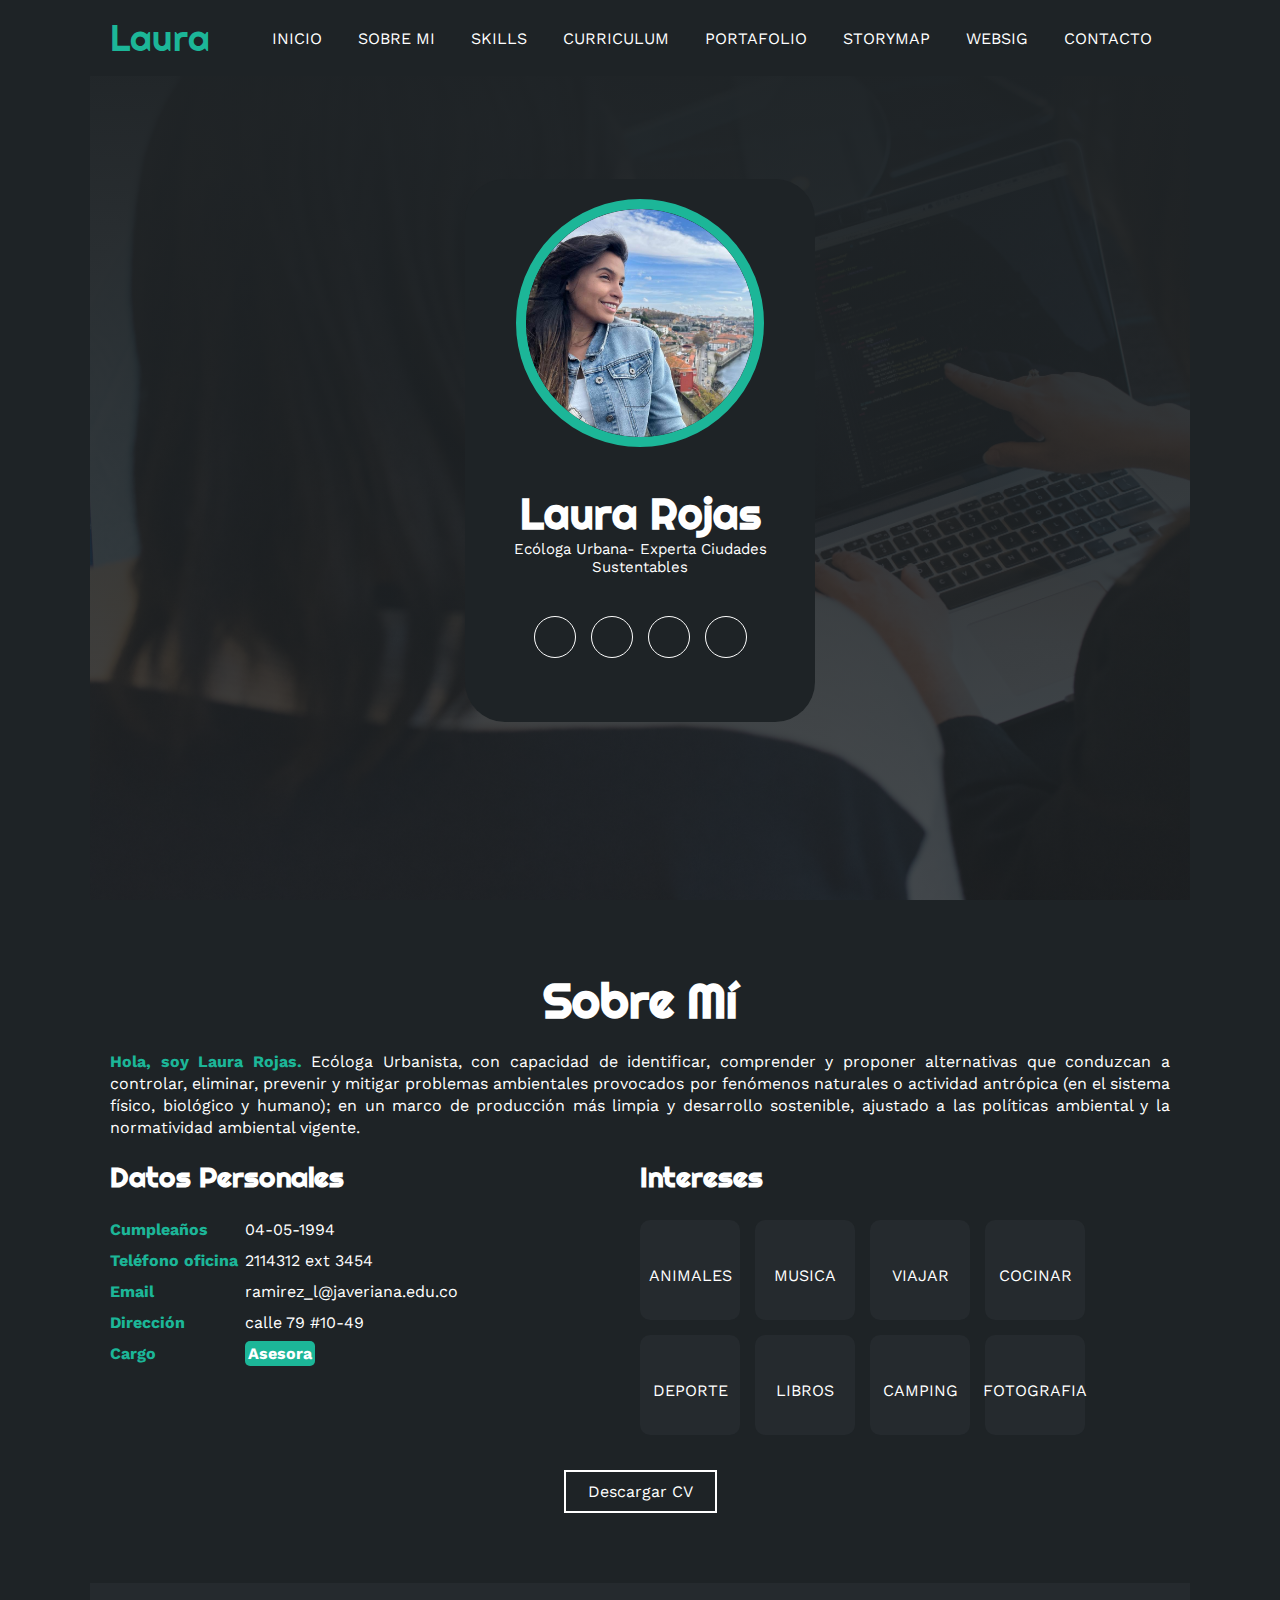
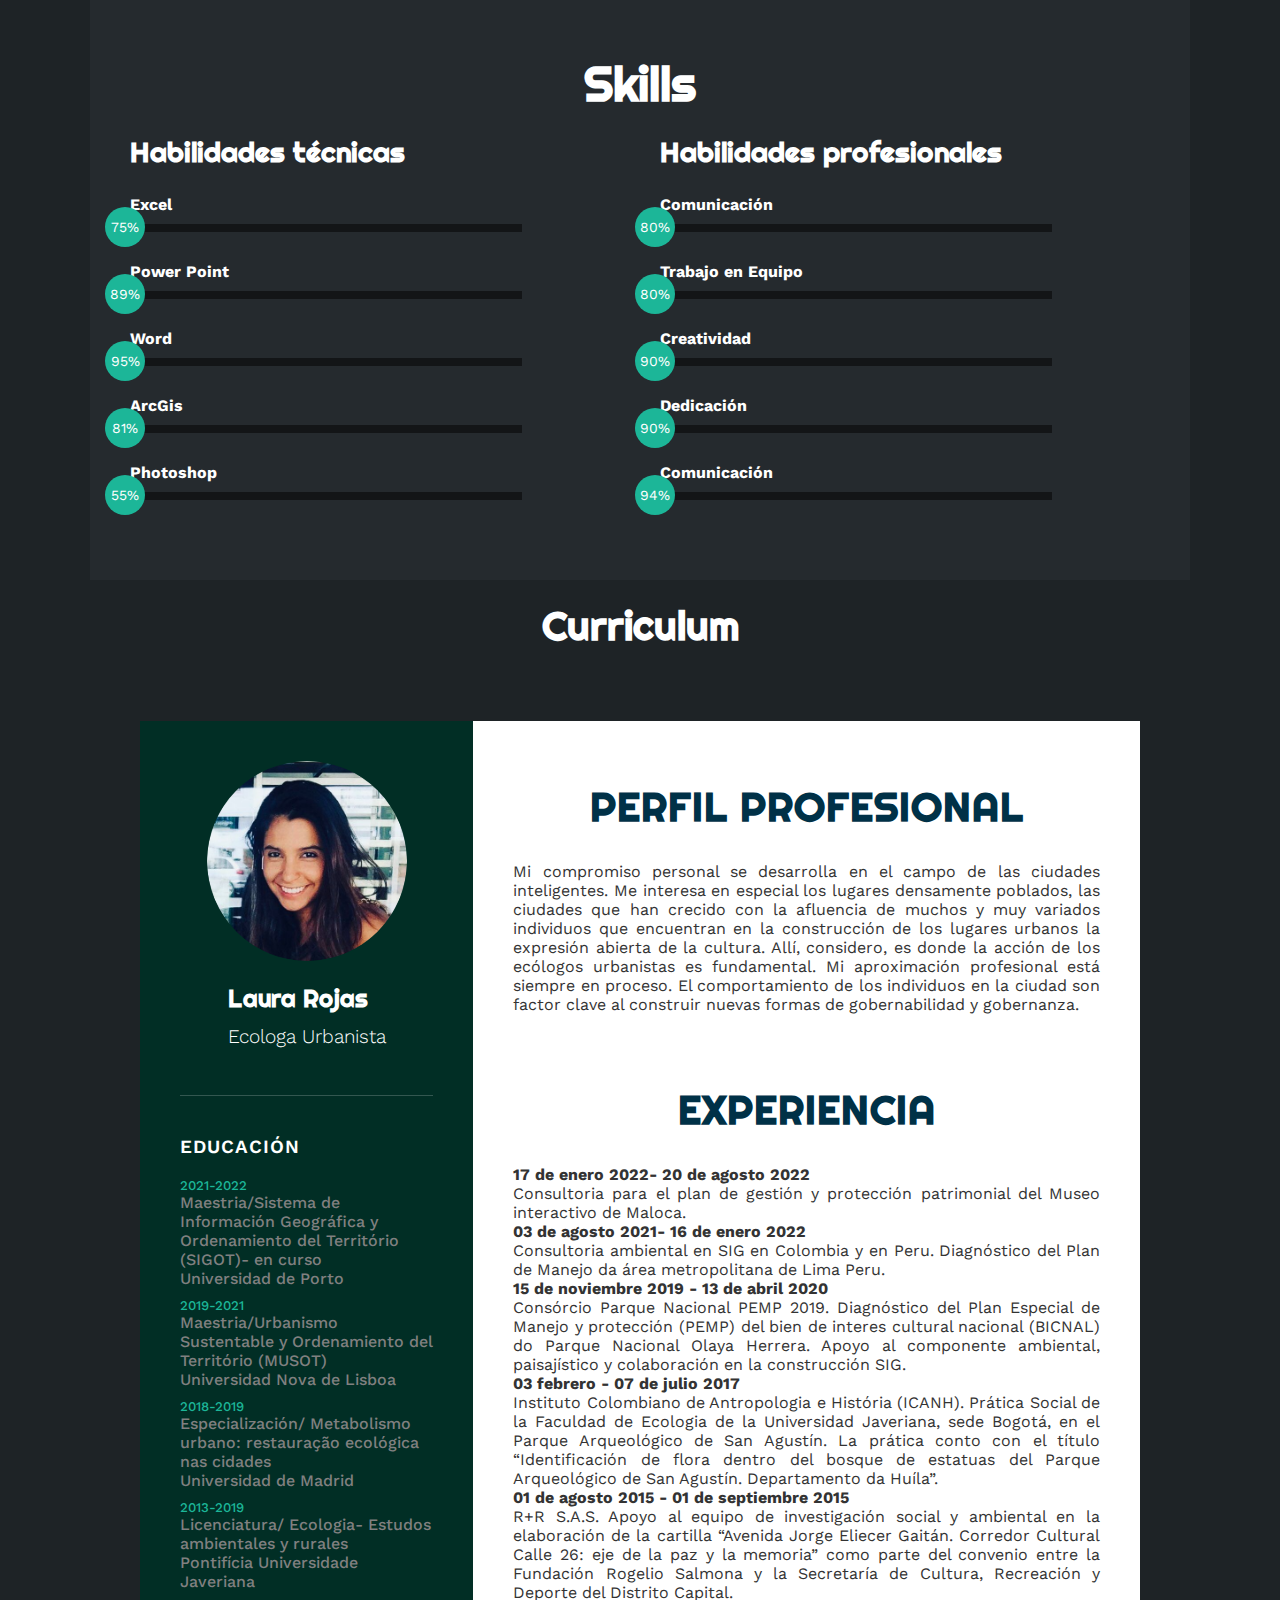
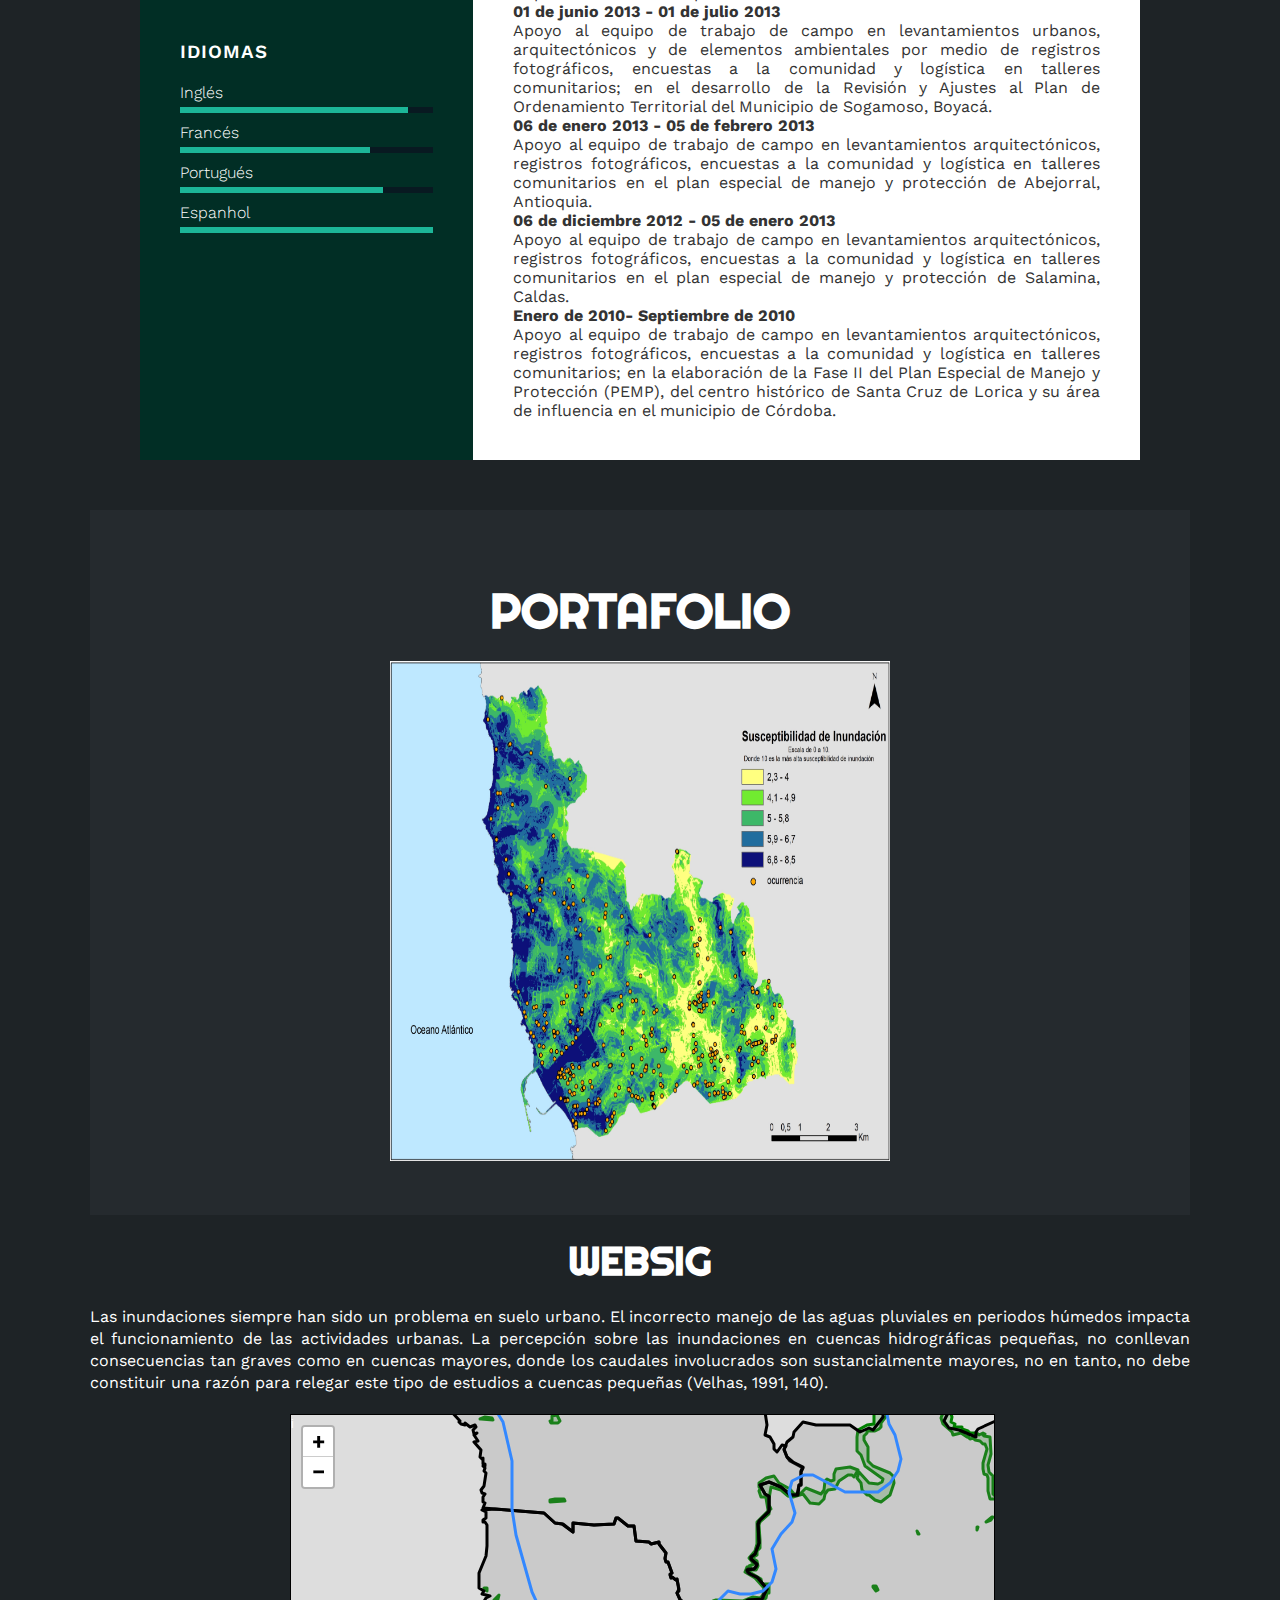
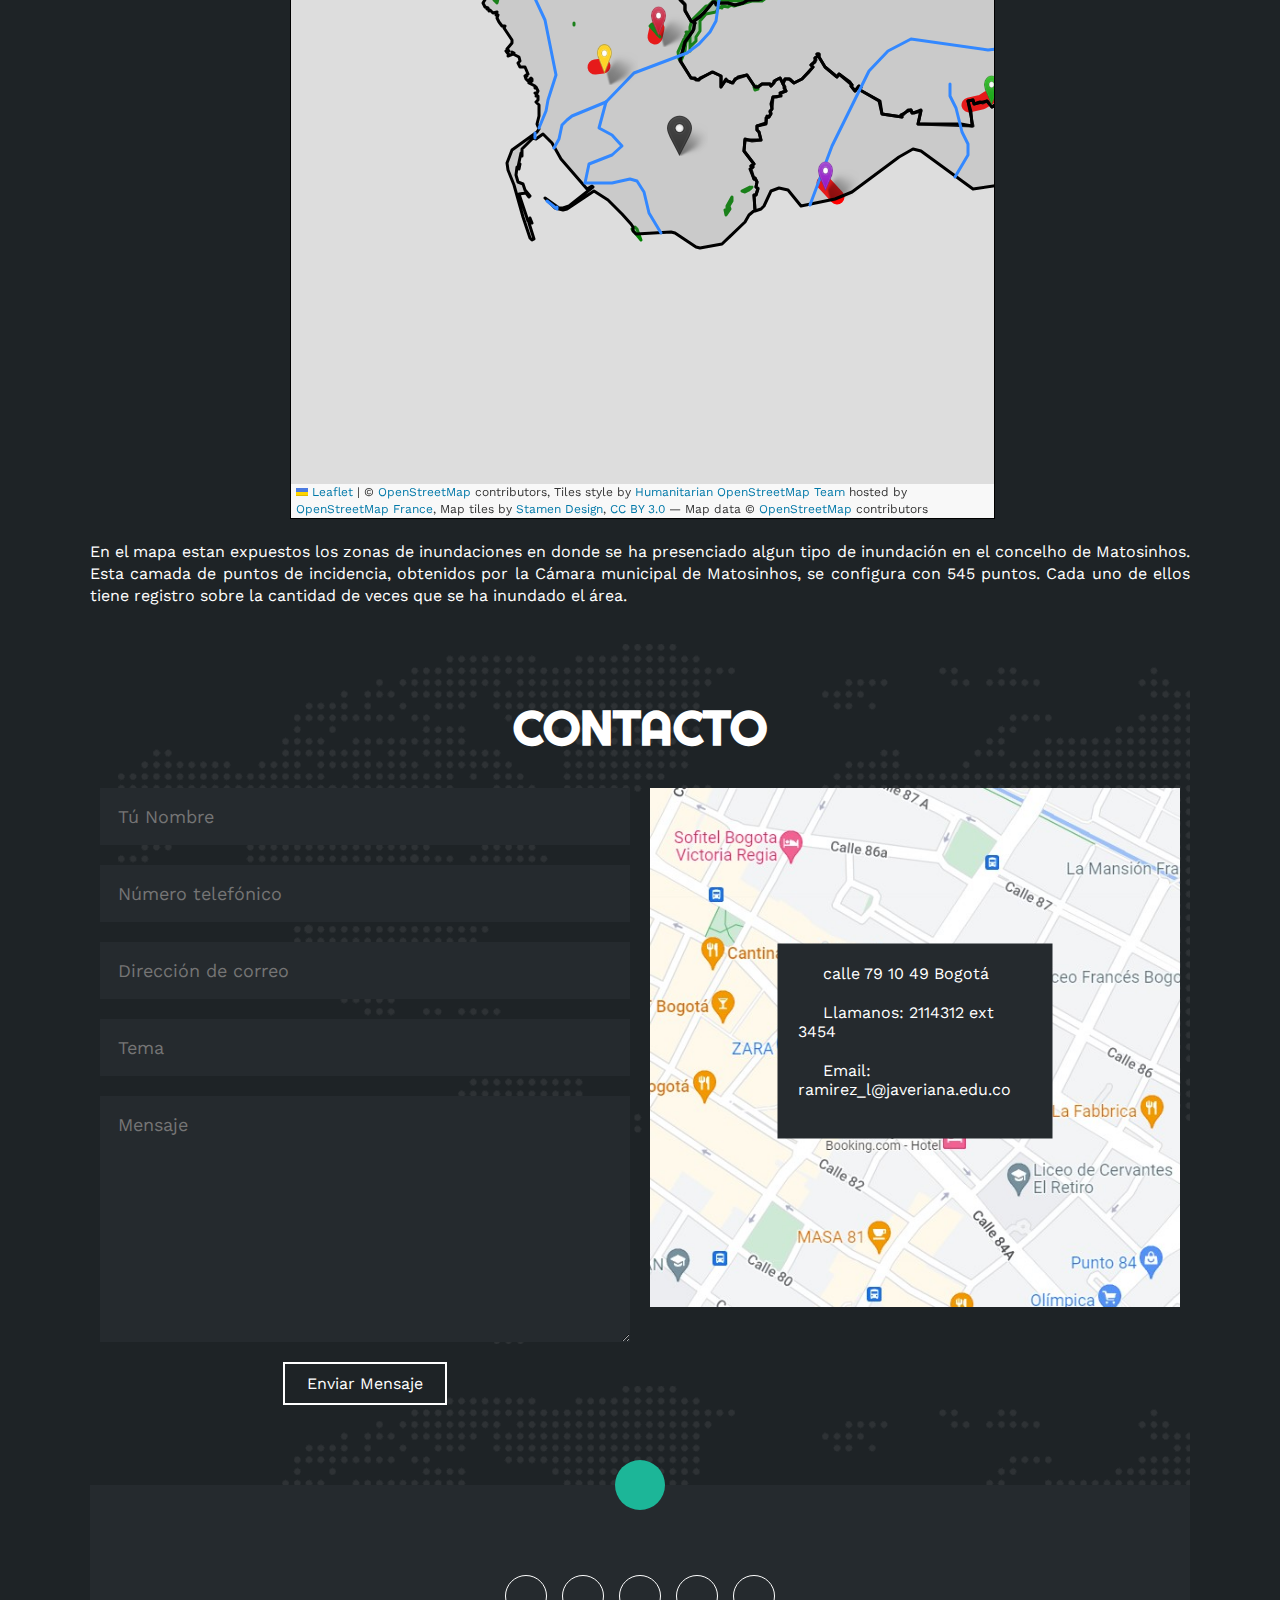
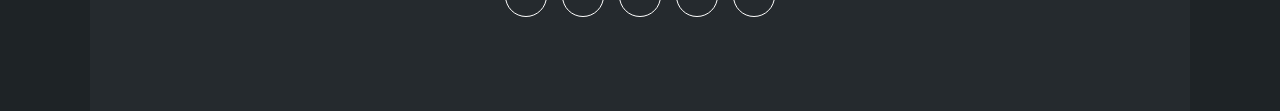
==== commit e0e4d30e: "sexto" ====
--- a/index.html
+++ b/index.html
@@ -8,24 +8,26 @@
     <title>WebSite</title>
     <link rel="stylesheet" href="estilo.css">
 
-    <link rel="stylesheet" href="http://cdn.leafletjs.com/leaflet-0.6.2/leaflet.css" />
+    <!--<link rel="stylesheet" href="https://cdn.leafletjs.com/leaflet-0.6.2/leaflet.css" />-->
     <link rel="stylesheet" href="MarkerCluster.css" />
     <link rel="stylesheet" href="MarkerCluster.Default.css" />
-    <link rel="stylesheet" type="text/css" href="inundaciones.css">
-    <script src="http://cdn.leafletjs.com/leaflet-0.6.2/leaflet.js"></script>
+    <!--<script src="https://cdn.leafletjs.com/leaflet-0.6.2/leaflet.js"></script>-->
     <link rel="stylesheet" type="text/css" href="Leaflet.Legend-master/src/leaflet.legend.css">
+    <link rel="stylesheet" href="leaflet/leaflet.css" />
+    <script src="leaflet/leaflet.js"></script>
    
-
-    
     <script src="geo/inundaciones.geojson"></script>
     <script src="geo/rios_M.geojson"></script>
     <script src="geo/freguesias.geojson"></script>
     <script src="geo/cheias.geojson"></script>
     <script src="geo/perfil.geojson"></script>
-    <script src="inundaciones.js" defer></script>
     
+    
 
     <script src="leaflet.markercluster-src.js"></script>
+
+    <meta http-equiv="Content-Security-Policy" content="upgrade-insecure-requests">
+    
     
 
 
--- a/leaflet/leaflet.css
+++ b/leaflet/leaflet.css
@@ -0,0 +1,657 @@
+/* required styles */
+
+.leaflet-pane,
+.leaflet-tile,
+.leaflet-marker-icon,
+.leaflet-marker-shadow,
+.leaflet-tile-container,
+.leaflet-pane > svg,
+.leaflet-pane > canvas,
+.leaflet-zoom-box,
+.leaflet-image-layer,
+.leaflet-layer {
+	position: absolute;
+	left: 0;
+	top: 0;
+	}
+.leaflet-container {
+	overflow: hidden;
+	}
+.leaflet-tile,
+.leaflet-marker-icon,
+.leaflet-marker-shadow {
+	-webkit-user-select: none;
+	   -moz-user-select: none;
+	        user-select: none;
+	  -webkit-user-drag: none;
+	}
+/* Prevents IE11 from highlighting tiles in blue */
+.leaflet-tile::selection {
+	background: transparent;
+}
+/* Safari renders non-retina tile on retina better with this, but Chrome is worse */
+.leaflet-safari .leaflet-tile {
+	image-rendering: -webkit-optimize-contrast;
+	}
+/* hack that prevents hw layers "stretching" when loading new tiles */
+.leaflet-safari .leaflet-tile-container {
+	width: 1600px;
+	height: 1600px;
+	-webkit-transform-origin: 0 0;
+	}
+.leaflet-marker-icon,
+.leaflet-marker-shadow {
+	display: block;
+	}
+/* .leaflet-container svg: reset svg max-width decleration shipped in Joomla! (joomla.org) 3.x */
+/* .leaflet-container img: map is broken in FF if you have max-width: 100% on tiles */
+.leaflet-container .leaflet-overlay-pane svg {
+	max-width: none !important;
+	max-height: none !important;
+	}
+.leaflet-container .leaflet-marker-pane img,
+.leaflet-container .leaflet-shadow-pane img,
+.leaflet-container .leaflet-tile-pane img,
+.leaflet-container img.leaflet-image-layer,
+.leaflet-container .leaflet-tile {
+	max-width: none !important;
+	max-height: none !important;
+	width: auto;
+	padding: 0;
+	}
+
+.leaflet-container.leaflet-touch-zoom {
+	-ms-touch-action: pan-x pan-y;
+	touch-action: pan-x pan-y;
+	}
+.leaflet-container.leaflet-touch-drag {
+	-ms-touch-action: pinch-zoom;
+	/* Fallback for FF which doesn't support pinch-zoom */
+	touch-action: none;
+	touch-action: pinch-zoom;
+}
+.leaflet-container.leaflet-touch-drag.leaflet-touch-zoom {
+	-ms-touch-action: none;
+	touch-action: none;
+}
+.leaflet-container {
+	-webkit-tap-highlight-color: transparent;
+}
+.leaflet-container a {
+	-webkit-tap-highlight-color: rgba(51, 181, 229, 0.4);
+}
+.leaflet-tile {
+	filter: inherit;
+	visibility: hidden;
+	}
+.leaflet-tile-loaded {
+	visibility: inherit;
+	}
+.leaflet-zoom-box {
+	width: 0;
+	height: 0;
+	-moz-box-sizing: border-box;
+	     box-sizing: border-box;
+	z-index: 800;
+	}
+/* workaround for https://bugzilla.mozilla.org/show_bug.cgi?id=888319 */
+.leaflet-overlay-pane svg {
+	-moz-user-select: none;
+	}
+
+.leaflet-pane         { z-index: 400; }
+
+.leaflet-tile-pane    { z-index: 200; }
+.leaflet-overlay-pane { z-index: 400; }
+.leaflet-shadow-pane  { z-index: 500; }
+.leaflet-marker-pane  { z-index: 600; }
+.leaflet-tooltip-pane   { z-index: 650; }
+.leaflet-popup-pane   { z-index: 700; }
+
+.leaflet-map-pane canvas { z-index: 100; }
+.leaflet-map-pane svg    { z-index: 200; }
+
+.leaflet-vml-shape {
+	width: 1px;
+	height: 1px;
+	}
+.lvml {
+	behavior: url(#default#VML);
+	display: inline-block;
+	position: absolute;
+	}
+
+
+/* control positioning */
+
+.leaflet-control {
+	position: relative;
+	z-index: 800;
+	pointer-events: visiblePainted; /* IE 9-10 doesn't have auto */
+	pointer-events: auto;
+	}
+.leaflet-top,
+.leaflet-bottom {
+	position: absolute;
+	z-index: 1000;
+	pointer-events: none;
+	}
+.leaflet-top {
+	top: 0;
+	}
+.leaflet-right {
+	right: 0;
+	}
+.leaflet-bottom {
+	bottom: 0;
+	}
+.leaflet-left {
+	left: 0;
+	}
+.leaflet-control {
+	float: left;
+	clear: both;
+	}
+.leaflet-right .leaflet-control {
+	float: right;
+	}
+.leaflet-top .leaflet-control {
+	margin-top: 10px;
+	}
+.leaflet-bottom .leaflet-control {
+	margin-bottom: 10px;
+	}
+.leaflet-left .leaflet-control {
+	margin-left: 10px;
+	}
+.leaflet-right .leaflet-control {
+	margin-right: 10px;
+	}
+
+
+/* zoom and fade animations */
+
+.leaflet-fade-anim .leaflet-popup {
+	opacity: 0;
+	-webkit-transition: opacity 0.2s linear;
+	   -moz-transition: opacity 0.2s linear;
+	        transition: opacity 0.2s linear;
+	}
+.leaflet-fade-anim .leaflet-map-pane .leaflet-popup {
+	opacity: 1;
+	}
+.leaflet-zoom-animated {
+	-webkit-transform-origin: 0 0;
+	    -ms-transform-origin: 0 0;
+	        transform-origin: 0 0;
+	}
+svg.leaflet-zoom-animated {
+	will-change: transform;
+}
+
+.leaflet-zoom-anim .leaflet-zoom-animated {
+	-webkit-transition: -webkit-transform 0.25s cubic-bezier(0,0,0.25,1);
+	   -moz-transition:    -moz-transform 0.25s cubic-bezier(0,0,0.25,1);
+	        transition:         transform 0.25s cubic-bezier(0,0,0.25,1);
+	}
+.leaflet-zoom-anim .leaflet-tile,
+.leaflet-pan-anim .leaflet-tile {
+	-webkit-transition: none;
+	   -moz-transition: none;
+	        transition: none;
+	}
+
+.leaflet-zoom-anim .leaflet-zoom-hide {
+	visibility: hidden;
+	}
+
+
+/* cursors */
+
+.leaflet-interactive {
+	cursor: pointer;
+	}
+.leaflet-grab {
+	cursor: -webkit-grab;
+	cursor:    -moz-grab;
+	cursor:         grab;
+	}
+.leaflet-crosshair,
+.leaflet-crosshair .leaflet-interactive {
+	cursor: crosshair;
+	}
+.leaflet-popup-pane,
+.leaflet-control {
+	cursor: auto;
+	}
+.leaflet-dragging .leaflet-grab,
+.leaflet-dragging .leaflet-grab .leaflet-interactive,
+.leaflet-dragging .leaflet-marker-draggable {
+	cursor: move;
+	cursor: -webkit-grabbing;
+	cursor:    -moz-grabbing;
+	cursor:         grabbing;
+	}
+
+/* marker & overlays interactivity */
+.leaflet-marker-icon,
+.leaflet-marker-shadow,
+.leaflet-image-layer,
+.leaflet-pane > svg path,
+.leaflet-tile-container {
+	pointer-events: none;
+	}
+
+.leaflet-marker-icon.leaflet-interactive,
+.leaflet-image-layer.leaflet-interactive,
+.leaflet-pane > svg path.leaflet-interactive,
+svg.leaflet-image-layer.leaflet-interactive path {
+	pointer-events: visiblePainted; /* IE 9-10 doesn't have auto */
+	pointer-events: auto;
+	}
+
+/* visual tweaks */
+
+.leaflet-container {
+	background: #ddd;
+	outline-offset: 1px;
+	}
+.leaflet-container a {
+	color: #0078A8;
+	}
+.leaflet-zoom-box {
+	border: 2px dotted #38f;
+	background: rgba(255,255,255,0.5);
+	}
+
+
+/* general typography */
+.leaflet-container {
+	font-family: "Helvetica Neue", Arial, Helvetica, sans-serif;
+	font-size: 12px;
+	font-size: 0.75rem;
+	line-height: 1.5;
+	}
+
+
+/* general toolbar styles */
+
+.leaflet-bar {
+	box-shadow: 0 1px 5px rgba(0,0,0,0.65);
+	border-radius: 4px;
+	}
+.leaflet-bar a {
+	background-color: #fff;
+	border-bottom: 1px solid #ccc;
+	width: 26px;
+	height: 26px;
+	line-height: 26px;
+	display: block;
+	text-align: center;
+	text-decoration: none;
+	color: black;
+	}
+.leaflet-bar a,
+.leaflet-control-layers-toggle {
+	background-position: 50% 50%;
+	background-repeat: no-repeat;
+	display: block;
+	}
+.leaflet-bar a:hover,
+.leaflet-bar a:focus {
+	background-color: #f4f4f4;
+	}
+.leaflet-bar a:first-child {
+	border-top-left-radius: 4px;
+	border-top-right-radius: 4px;
+	}
+.leaflet-bar a:last-child {
+	border-bottom-left-radius: 4px;
+	border-bottom-right-radius: 4px;
+	border-bottom: none;
+	}
+.leaflet-bar a.leaflet-disabled {
+	cursor: default;
+	background-color: #f4f4f4;
+	color: #bbb;
+	}
+
+.leaflet-touch .leaflet-bar a {
+	width: 30px;
+	height: 30px;
+	line-height: 30px;
+	}
+.leaflet-touch .leaflet-bar a:first-child {
+	border-top-left-radius: 2px;
+	border-top-right-radius: 2px;
+	}
+.leaflet-touch .leaflet-bar a:last-child {
+	border-bottom-left-radius: 2px;
+	border-bottom-right-radius: 2px;
+	}
+
+/* zoom control */
+
+.leaflet-control-zoom-in,
+.leaflet-control-zoom-out {
+	font: bold 18px 'Lucida Console', Monaco, monospace;
+	text-indent: 1px;
+	}
+
+.leaflet-touch .leaflet-control-zoom-in, .leaflet-touch .leaflet-control-zoom-out  {
+	font-size: 22px;
+	}
+
+
+/* layers control */
+
+.leaflet-control-layers {
+	box-shadow: 0 1px 5px rgba(0,0,0,0.4);
+	background: #fff;
+	border-radius: 5px;
+	}
+.leaflet-control-layers-toggle {
+	background-image: url(images/layers.png);
+	width: 36px;
+	height: 36px;
+	}
+.leaflet-retina .leaflet-control-layers-toggle {
+	background-image: url(images/layers-2x.png);
+	background-size: 26px 26px;
+	}
+.leaflet-touch .leaflet-control-layers-toggle {
+	width: 44px;
+	height: 44px;
+	}
+.leaflet-control-layers .leaflet-control-layers-list,
+.leaflet-control-layers-expanded .leaflet-control-layers-toggle {
+	display: none;
+	}
+.leaflet-control-layers-expanded .leaflet-control-layers-list {
+	display: block;
+	position: relative;
+	}
+.leaflet-control-layers-expanded {
+	padding: 6px 10px 6px 6px;
+	color: #333;
+	background: #fff;
+	}
+.leaflet-control-layers-scrollbar {
+	overflow-y: scroll;
+	overflow-x: hidden;
+	padding-right: 5px;
+	}
+.leaflet-control-layers-selector {
+	margin-top: 2px;
+	position: relative;
+	top: 1px;
+	}
+.leaflet-control-layers label {
+	display: block;
+	font-size: 13px;
+	font-size: 1.08333em;
+	}
+.leaflet-control-layers-separator {
+	height: 0;
+	border-top: 1px solid #ddd;
+	margin: 5px -10px 5px -6px;
+	}
+
+/* Default icon URLs */
+.leaflet-default-icon-path { /* used only in path-guessing heuristic, see L.Icon.Default */
+	background-image: url(images/marker-icon.png);
+	}
+
+
+/* attribution and scale controls */
+
+.leaflet-container .leaflet-control-attribution {
+	background: #fff;
+	background: rgba(255, 255, 255, 0.8);
+	margin: 0;
+	}
+.leaflet-control-attribution,
+.leaflet-control-scale-line {
+	padding: 0 5px;
+	color: #333;
+	line-height: 1.4;
+	}
+.leaflet-control-attribution a {
+	text-decoration: none;
+	}
+.leaflet-control-attribution a:hover,
+.leaflet-control-attribution a:focus {
+	text-decoration: underline;
+	}
+.leaflet-control-attribution svg {
+	display: inline !important;
+	}
+.leaflet-left .leaflet-control-scale {
+	margin-left: 5px;
+	}
+.leaflet-bottom .leaflet-control-scale {
+	margin-bottom: 5px;
+	}
+.leaflet-control-scale-line {
+	border: 2px solid #777;
+	border-top: none;
+	line-height: 1.1;
+	padding: 2px 5px 1px;
+	white-space: nowrap;
+	overflow: hidden;
+	-moz-box-sizing: border-box;
+	     box-sizing: border-box;
+
+	background: #fff;
+	background: rgba(255, 255, 255, 0.5);
+	}
+.leaflet-control-scale-line:not(:first-child) {
+	border-top: 2px solid #777;
+	border-bottom: none;
+	margin-top: -2px;
+	}
+.leaflet-control-scale-line:not(:first-child):not(:last-child) {
+	border-bottom: 2px solid #777;
+	}
+
+.leaflet-touch .leaflet-control-attribution,
+.leaflet-touch .leaflet-control-layers,
+.leaflet-touch .leaflet-bar {
+	box-shadow: none;
+	}
+.leaflet-touch .leaflet-control-layers,
+.leaflet-touch .leaflet-bar {
+	border: 2px solid rgba(0,0,0,0.2);
+	background-clip: padding-box;
+	}
+
+
+/* popup */
+
+.leaflet-popup {
+	position: absolute;
+	text-align: center;
+	margin-bottom: 20px;
+	}
+.leaflet-popup-content-wrapper {
+	padding: 1px;
+	text-align: left;
+	border-radius: 12px;
+	}
+.leaflet-popup-content {
+	margin: 13px 24px 13px 20px;
+	line-height: 1.3;
+	font-size: 13px;
+	font-size: 1.08333em;
+	min-height: 1px;
+	}
+.leaflet-popup-content p {
+	margin: 17px 0;
+	margin: 1.3em 0;
+	}
+.leaflet-popup-tip-container {
+	width: 40px;
+	height: 20px;
+	position: absolute;
+	left: 50%;
+	margin-top: -1px;
+	margin-left: -20px;
+	overflow: hidden;
+	pointer-events: none;
+	}
+.leaflet-popup-tip {
+	width: 17px;
+	height: 17px;
+	padding: 1px;
+
+	margin: -10px auto 0;
+	pointer-events: auto;
+
+	-webkit-transform: rotate(45deg);
+	   -moz-transform: rotate(45deg);
+	    -ms-transform: rotate(45deg);
+	        transform: rotate(45deg);
+	}
+.leaflet-popup-content-wrapper,
+.leaflet-popup-tip {
+	background: white;
+	color: #333;
+	box-shadow: 0 3px 14px rgba(0,0,0,0.4);
+	}
+.leaflet-container a.leaflet-popup-close-button {
+	position: absolute;
+	top: 0;
+	right: 0;
+	border: none;
+	text-align: center;
+	width: 24px;
+	height: 24px;
+	font: 16px/24px Tahoma, Verdana, sans-serif;
+	color: #757575;
+	text-decoration: none;
+	background: transparent;
+	}
+.leaflet-container a.leaflet-popup-close-button:hover,
+.leaflet-container a.leaflet-popup-close-button:focus {
+	color: #585858;
+	}
+.leaflet-popup-scrolled {
+	overflow: auto;
+	border-bottom: 1px solid #ddd;
+	border-top: 1px solid #ddd;
+	}
+
+.leaflet-oldie .leaflet-popup-content-wrapper {
+	-ms-zoom: 1;
+	}
+.leaflet-oldie .leaflet-popup-tip {
+	width: 24px;
+	margin: 0 auto;
+
+	-ms-filter: "progid:DXImageTransform.Microsoft.Matrix(M11=0.70710678, M12=0.70710678, M21=-0.70710678, M22=0.70710678)";
+	filter: progid:DXImageTransform.Microsoft.Matrix(M11=0.70710678, M12=0.70710678, M21=-0.70710678, M22=0.70710678);
+	}
+
+.leaflet-oldie .leaflet-control-zoom,
+.leaflet-oldie .leaflet-control-layers,
+.leaflet-oldie .leaflet-popup-content-wrapper,
+.leaflet-oldie .leaflet-popup-tip {
+	border: 1px solid #999;
+	}
+
+
+/* div icon */
+
+.leaflet-div-icon {
+	background: #fff;
+	border: 1px solid #666;
+	}
+
+
+/* Tooltip */
+/* Base styles for the element that has a tooltip */
+.leaflet-tooltip {
+	position: absolute;
+	padding: 6px;
+	background-color: #fff;
+	border: 1px solid #fff;
+	border-radius: 3px;
+	color: #222;
+	white-space: nowrap;
+	-webkit-user-select: none;
+	-moz-user-select: none;
+	-ms-user-select: none;
+	user-select: none;
+	pointer-events: none;
+	box-shadow: 0 1px 3px rgba(0,0,0,0.4);
+	}
+.leaflet-tooltip.leaflet-interactive {
+	cursor: pointer;
+	pointer-events: auto;
+	}
+.leaflet-tooltip-top:before,
+.leaflet-tooltip-bottom:before,
+.leaflet-tooltip-left:before,
+.leaflet-tooltip-right:before {
+	position: absolute;
+	pointer-events: none;
+	border: 6px solid transparent;
+	background: transparent;
+	content: "";
+	}
+
+/* Directions */
+
+.leaflet-tooltip-bottom {
+	margin-top: 6px;
+}
+.leaflet-tooltip-top {
+	margin-top: -6px;
+}
+.leaflet-tooltip-bottom:before,
+.leaflet-tooltip-top:before {
+	left: 50%;
+	margin-left: -6px;
+	}
+.leaflet-tooltip-top:before {
+	bottom: 0;
+	margin-bottom: -12px;
+	border-top-color: #fff;
+	}
+.leaflet-tooltip-bottom:before {
+	top: 0;
+	margin-top: -12px;
+	margin-left: -6px;
+	border-bottom-color: #fff;
+	}
+.leaflet-tooltip-left {
+	margin-left: -6px;
+}
+.leaflet-tooltip-right {
+	margin-left: 6px;
+}
+.leaflet-tooltip-left:before,
+.leaflet-tooltip-right:before {
+	top: 50%;
+	margin-top: -6px;
+	}
+.leaflet-tooltip-left:before {
+	right: 0;
+	margin-right: -12px;
+	border-left-color: #fff;
+	}
+.leaflet-tooltip-right:before {
+	left: 0;
+	margin-left: -12px;
+	border-right-color: #fff;
+	}
+
+/* Printing */
+	
+@media print {
+	/* Prevent printers from removing background-images of controls. */
+	.leaflet-control {
+		-webkit-print-color-adjust: exact;
+		color-adjust: exact;
+		}
+	}
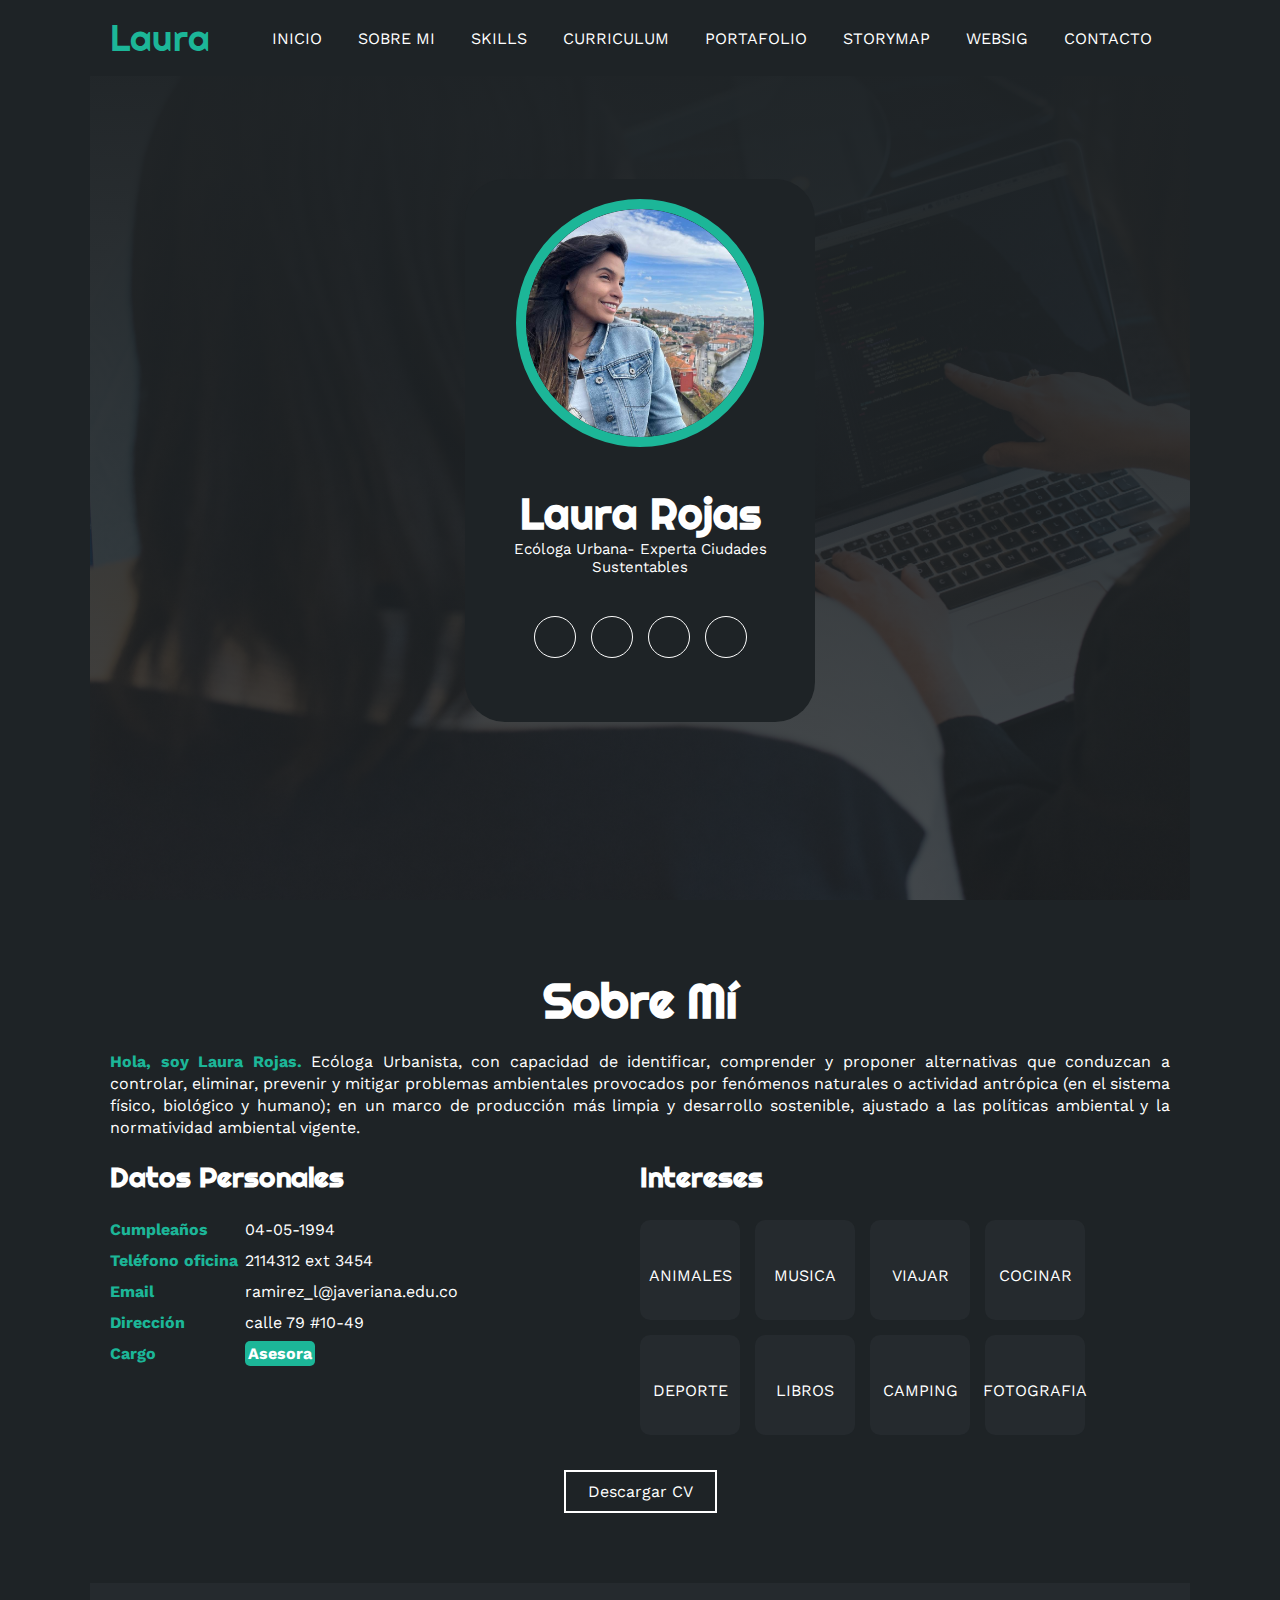
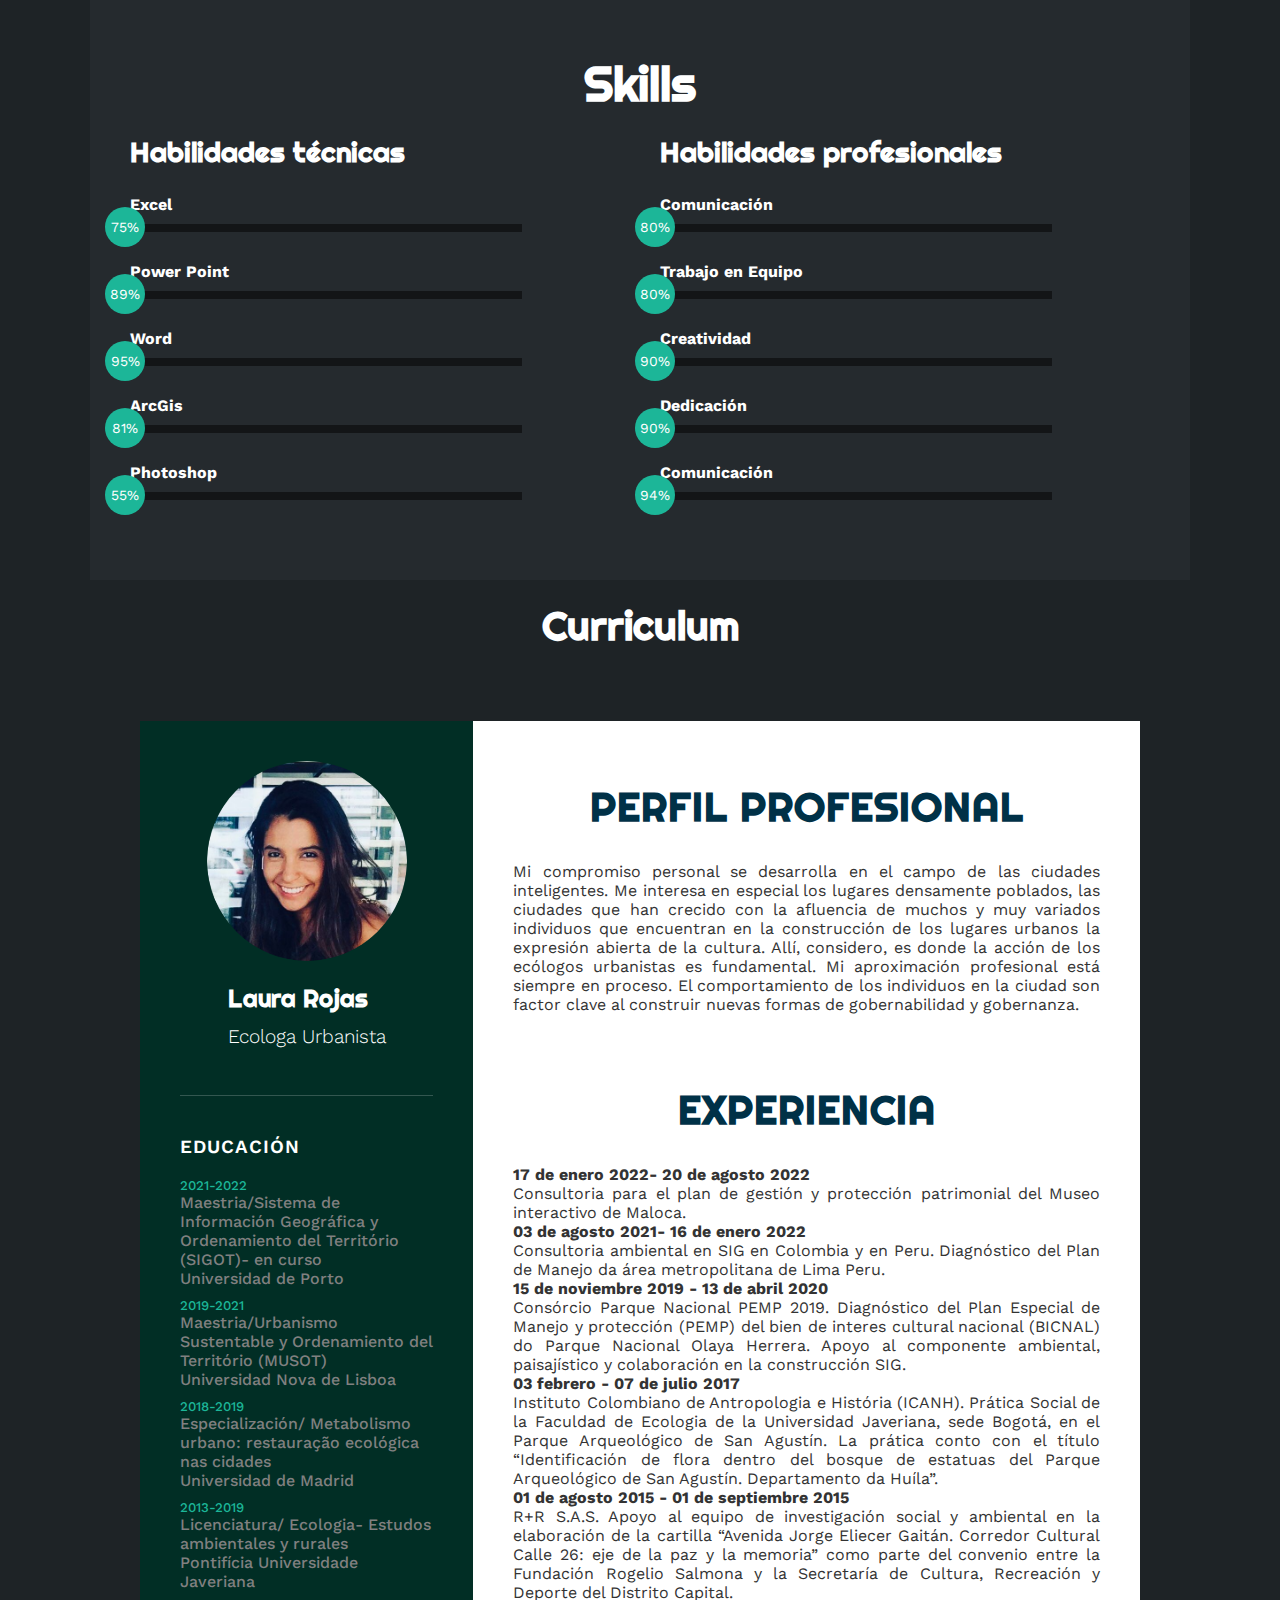
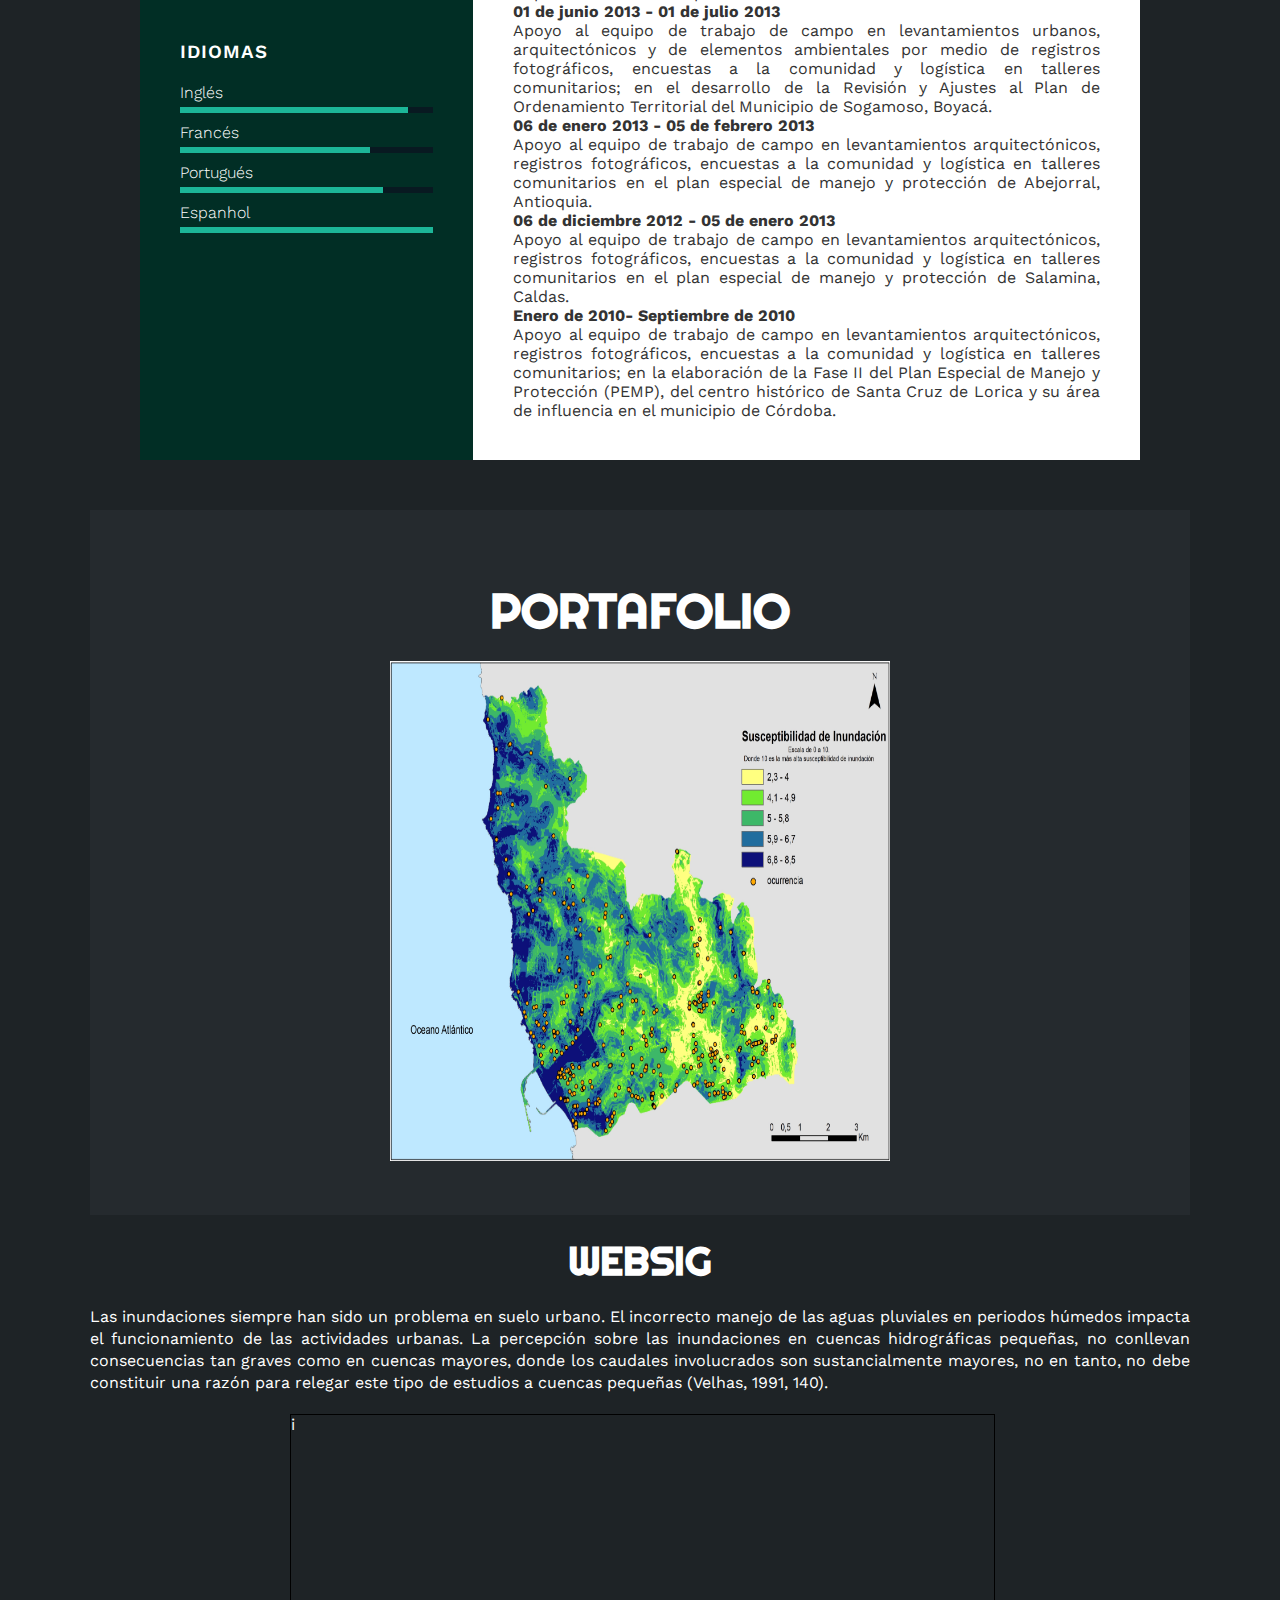
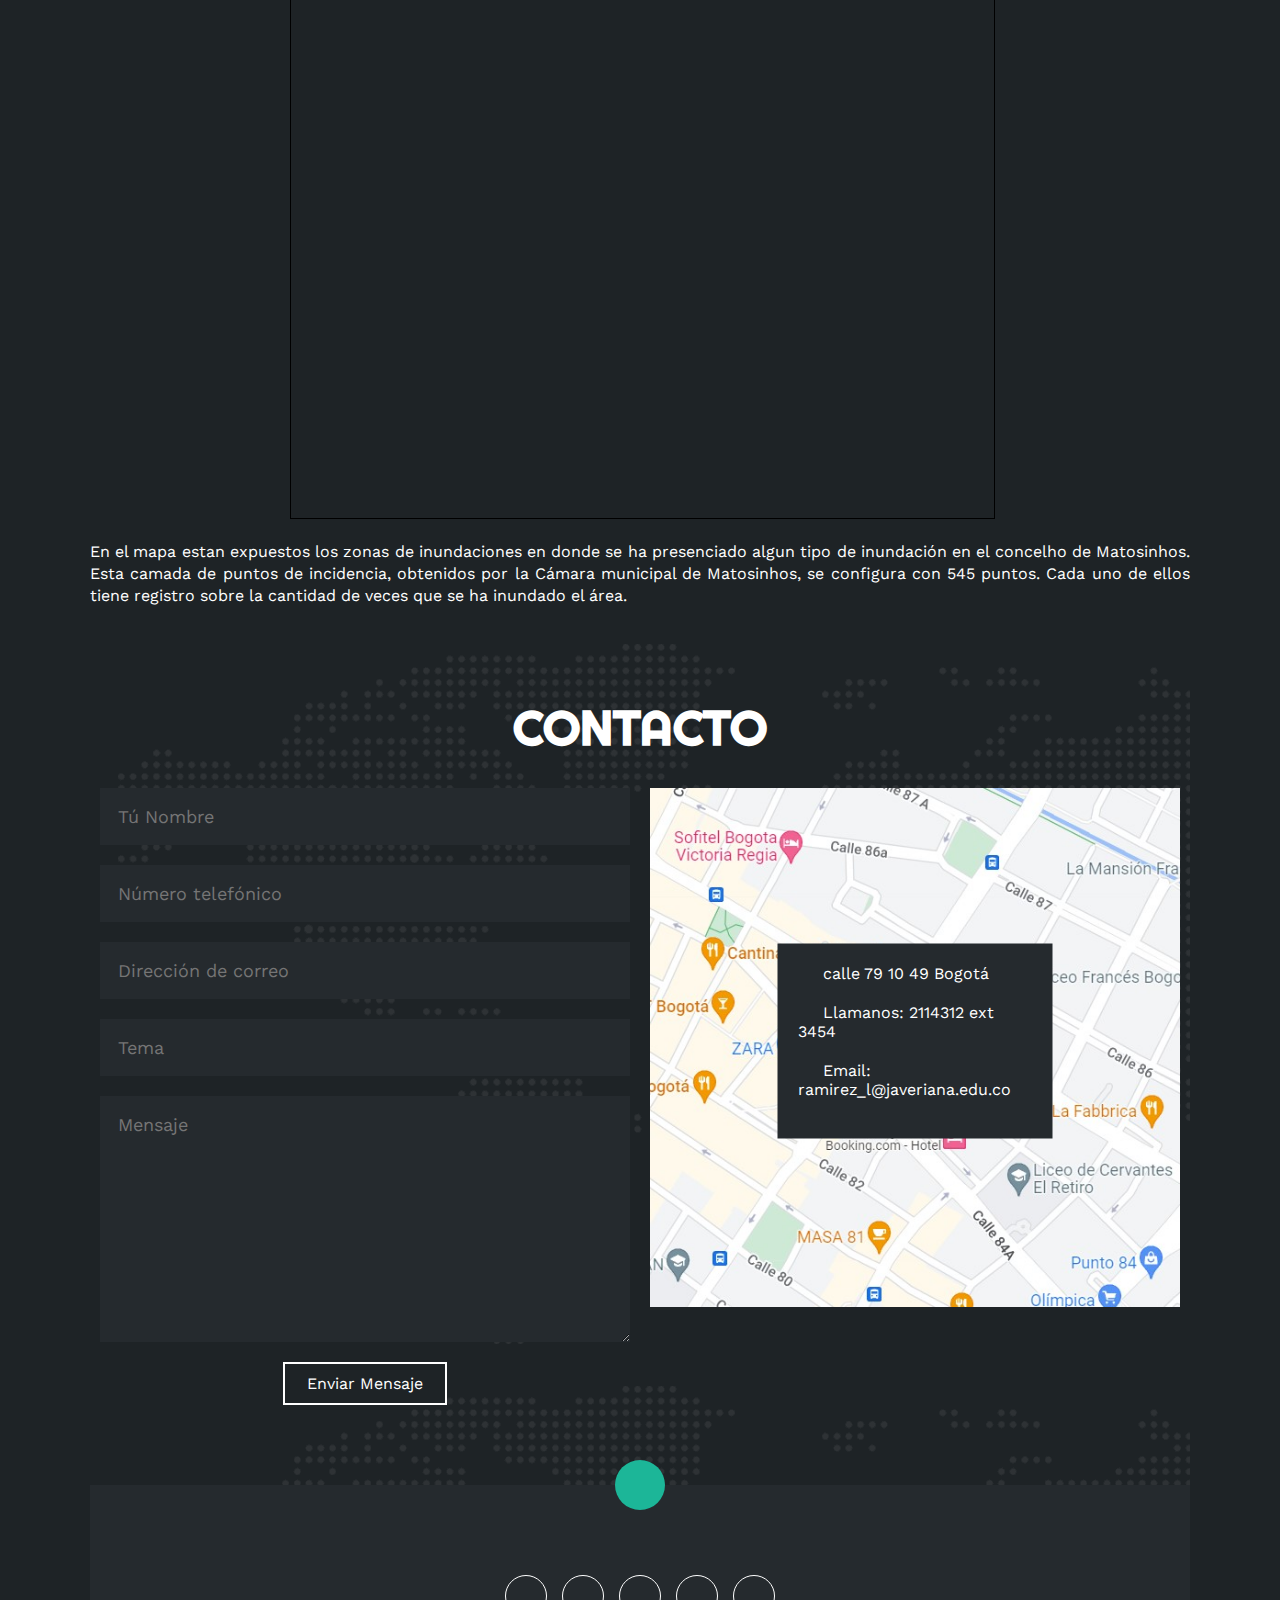
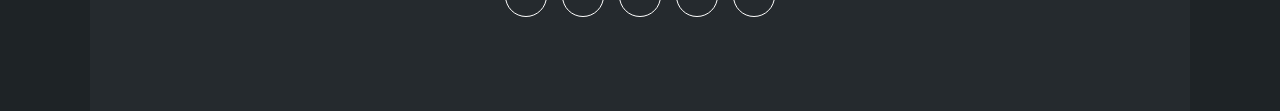
==== commit 2d15d991: "septimo" ====
--- a/index.html
+++ b/index.html
@@ -7,10 +7,12 @@
     <link rel="stylesheet" href="https://cdnjs.cloudflare.com/ajax/libs/font-awesome/6.1.2/css/all.min.css" integrity="sha512-1sCRPdkRXhBV2PBLUdRb4tMg1w2YPf37qatUFeS7zlBy7jJI8Lf4VHwWfZZfpXtYSLy85pkm9GaYVYMfw5BC1A==" crossorigin="anonymous" referrerpolicy="no-referrer" />
     <title>WebSite</title>
     <link rel="stylesheet" href="estilo.css">
+    <script src="leaflet.markercluster-src.js"></script>
 
     <!--<link rel="stylesheet" href="https://cdn.leafletjs.com/leaflet-0.6.2/leaflet.css" />-->
     <link rel="stylesheet" href="MarkerCluster.css" />
     <link rel="stylesheet" href="MarkerCluster.Default.css" />
+
     <!--<script src="https://cdn.leafletjs.com/leaflet-0.6.2/leaflet.js"></script>-->
     <link rel="stylesheet" type="text/css" href="Leaflet.Legend-master/src/leaflet.legend.css">
     <link rel="stylesheet" href="leaflet/leaflet.css" />
@@ -24,7 +26,7 @@
     
     
 
-    <script src="leaflet.markercluster-src.js"></script>
+   
 
     <meta http-equiv="Content-Security-Policy" content="upgrade-insecure-requests">
     
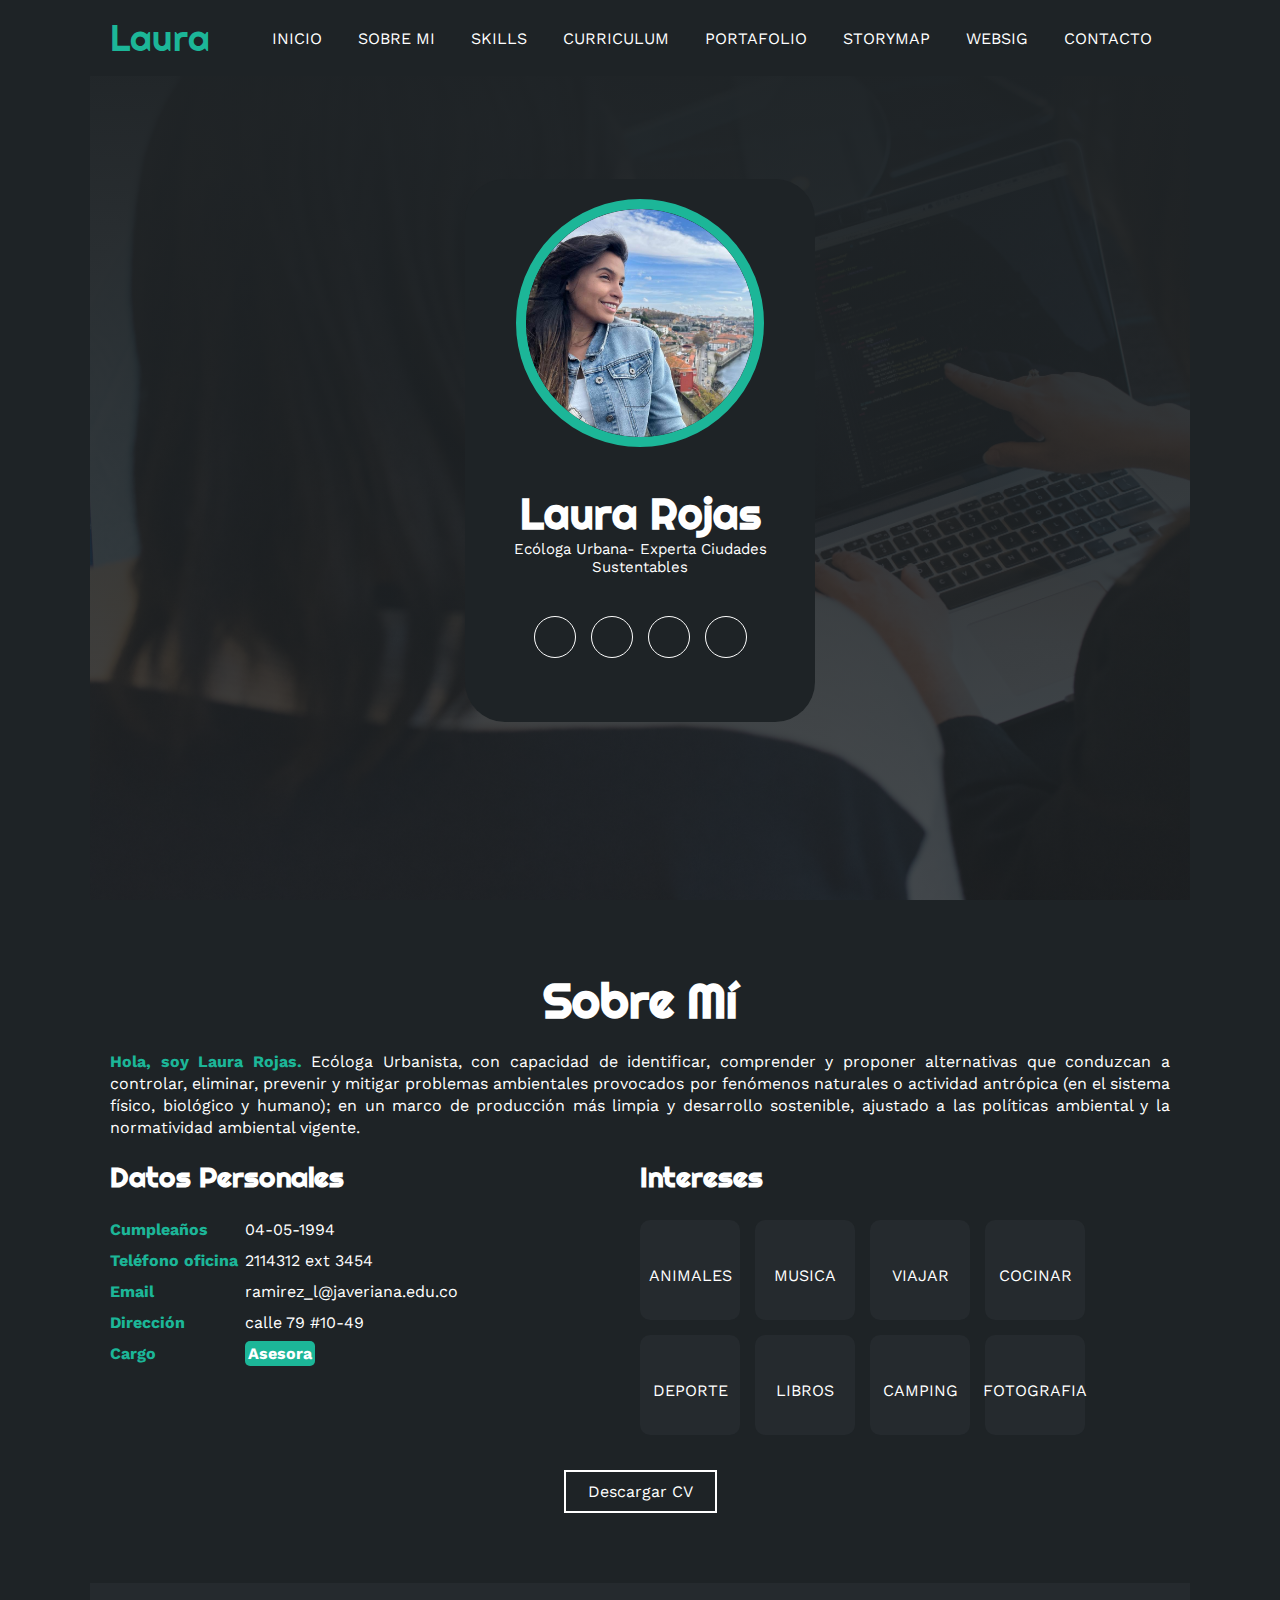
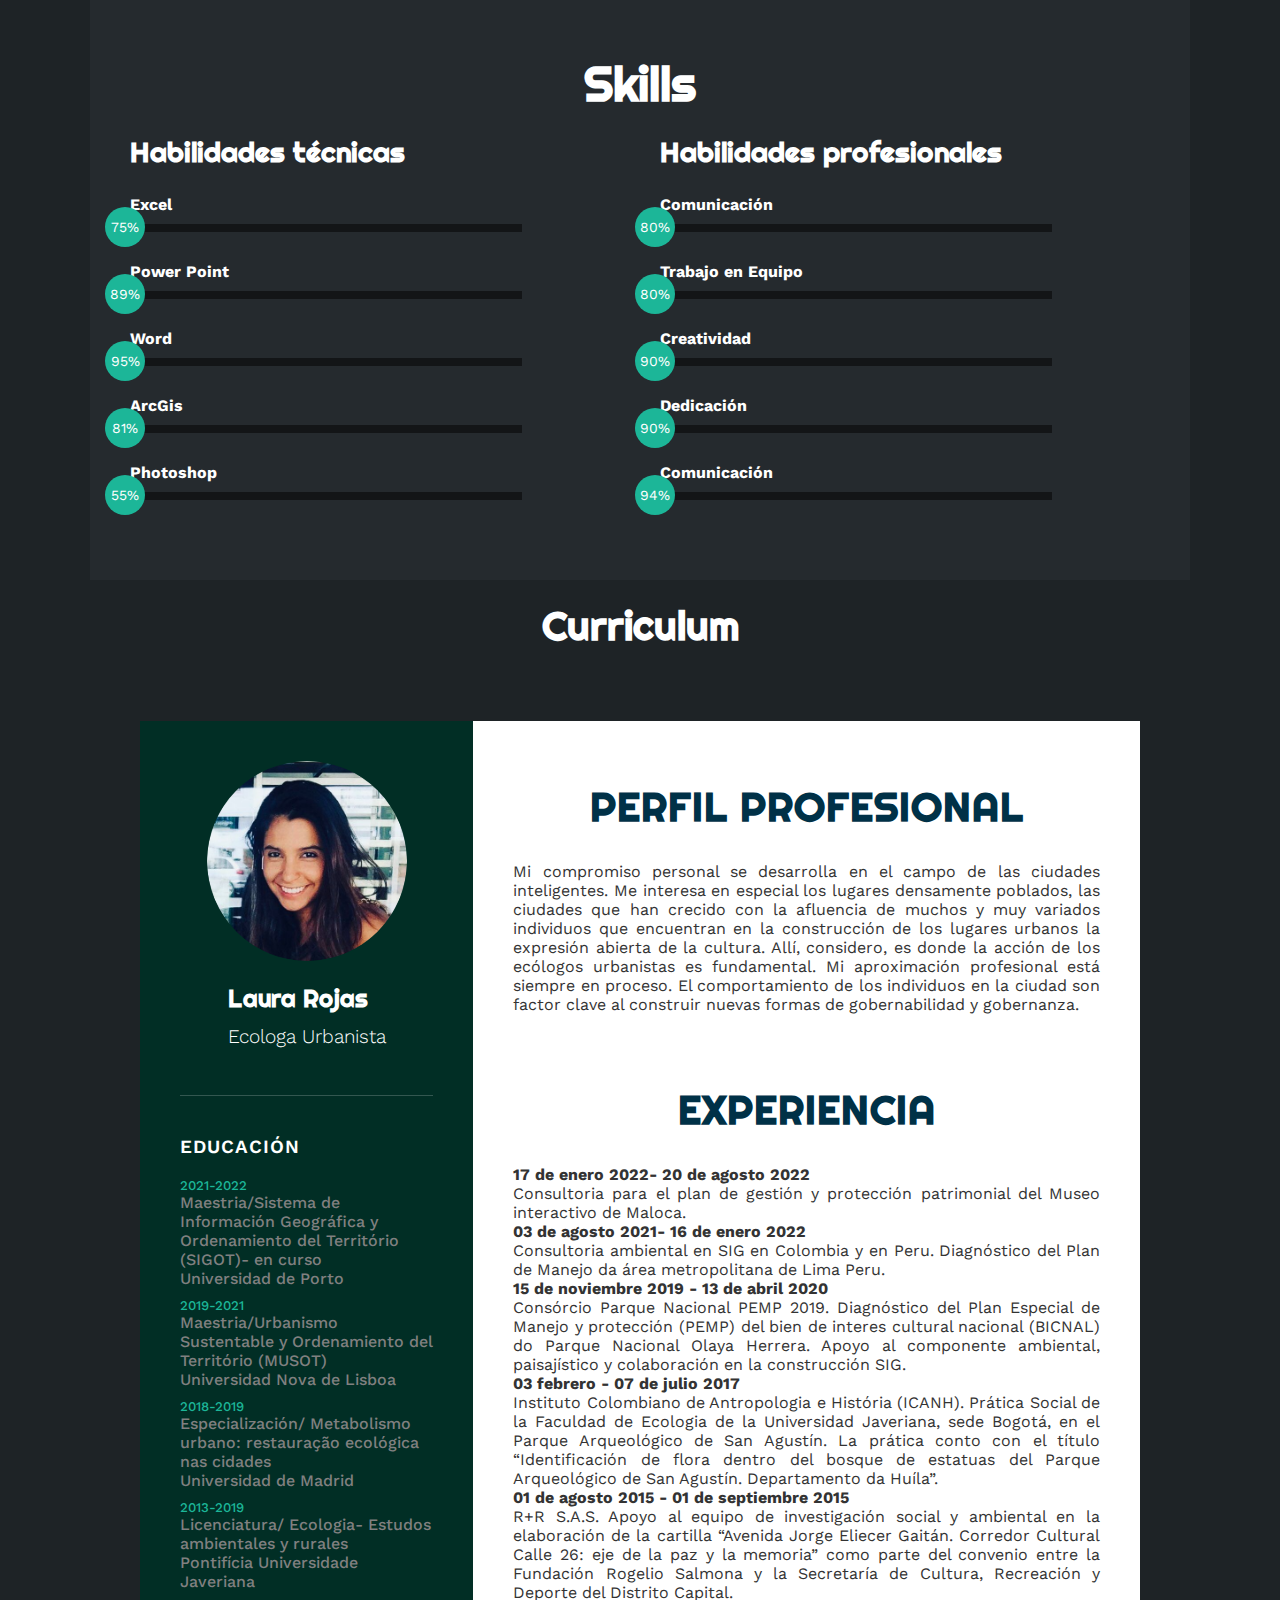
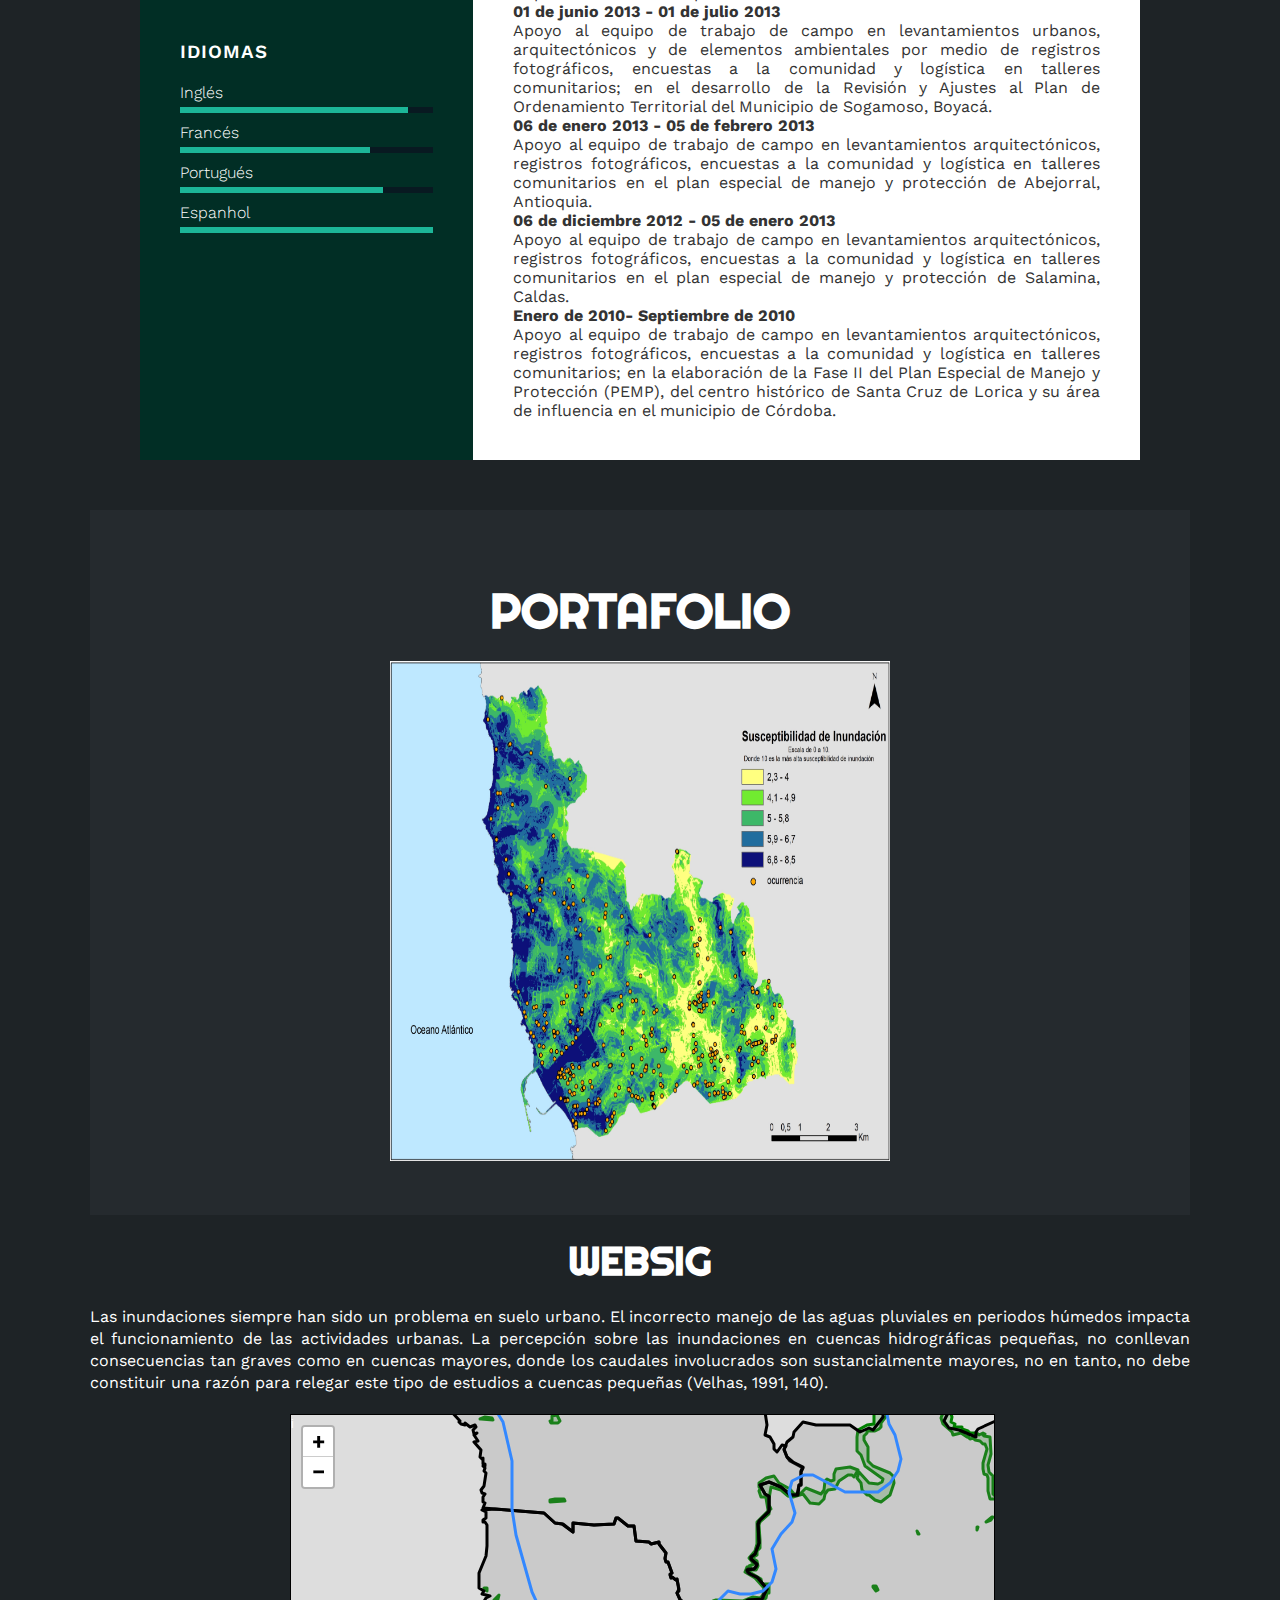
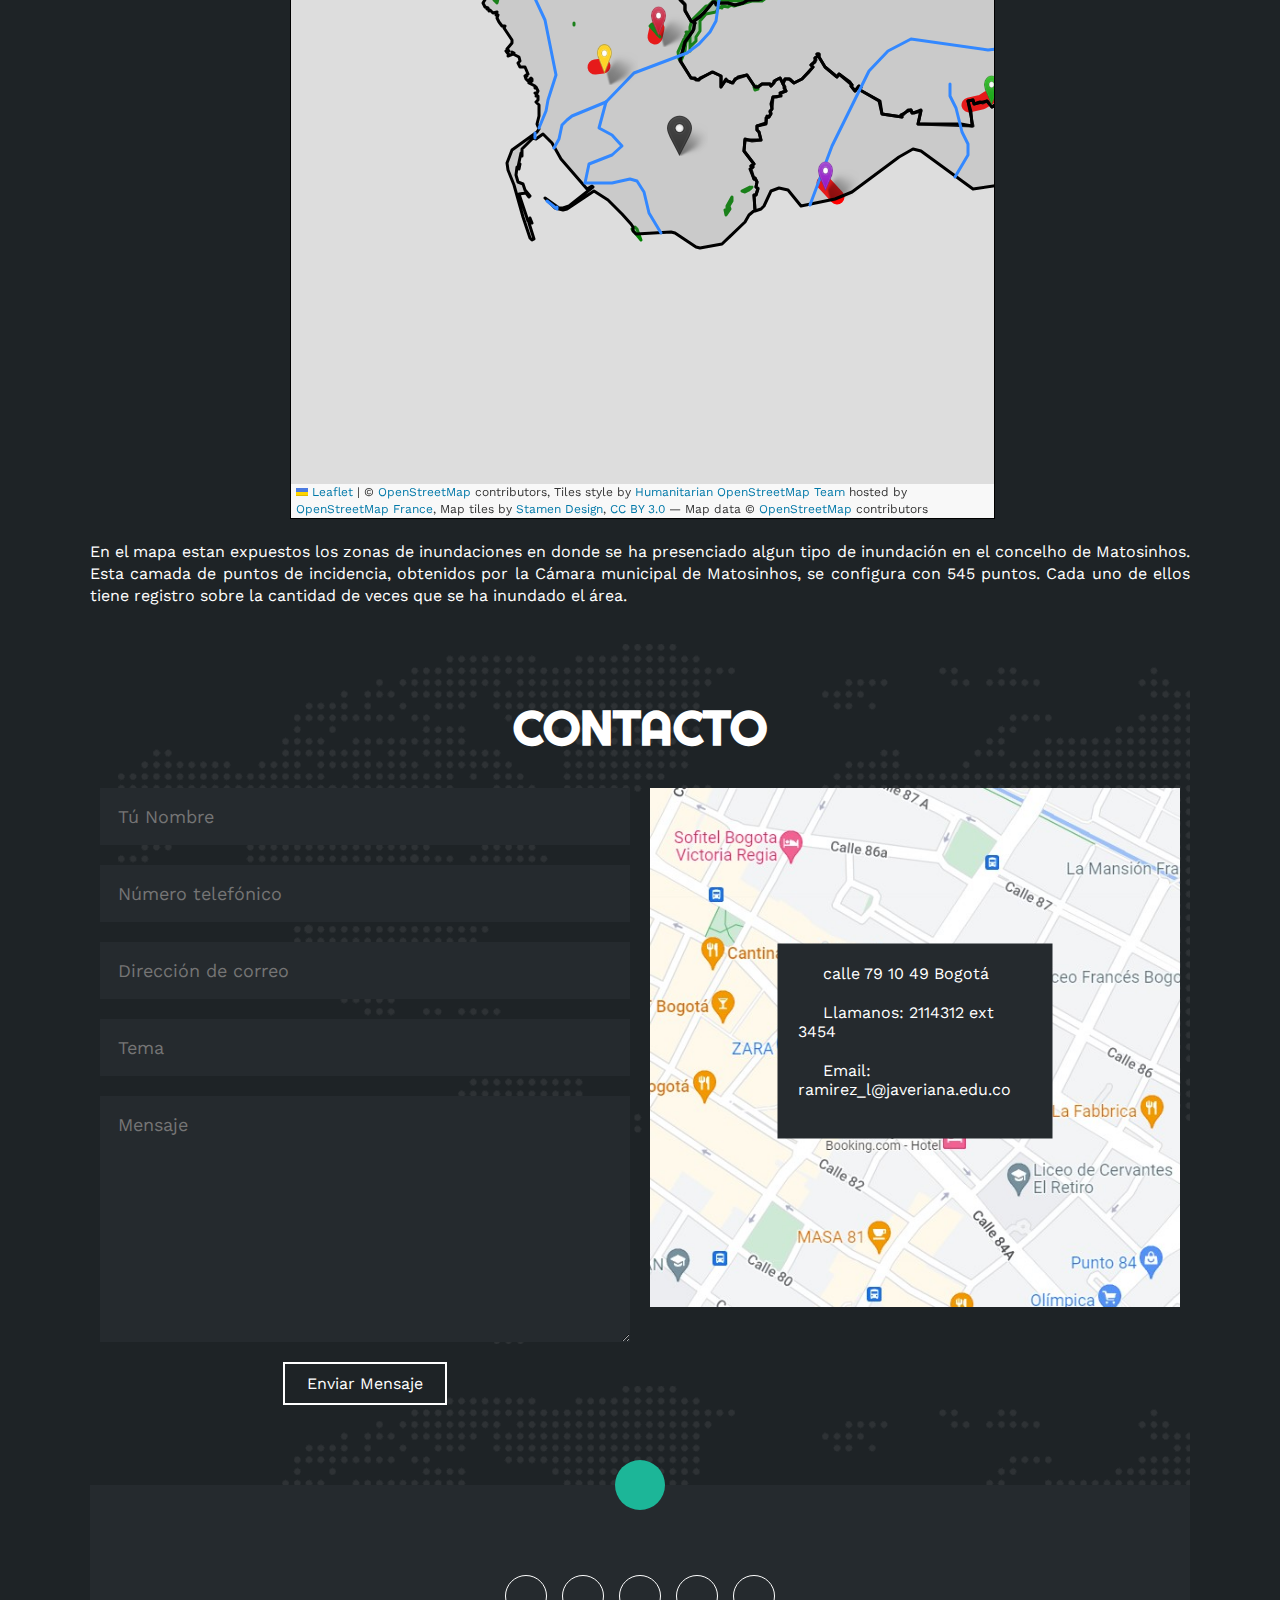
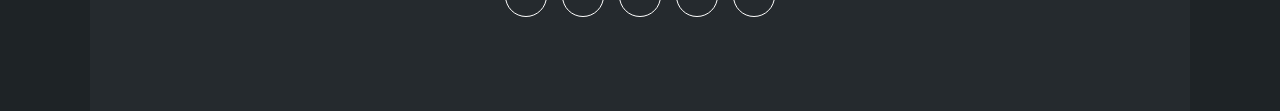
==== commit bb21952b: ":)" ====
--- a/index.html
+++ b/index.html
@@ -7,16 +7,14 @@
     <link rel="stylesheet" href="https://cdnjs.cloudflare.com/ajax/libs/font-awesome/6.1.2/css/all.min.css" integrity="sha512-1sCRPdkRXhBV2PBLUdRb4tMg1w2YPf37qatUFeS7zlBy7jJI8Lf4VHwWfZZfpXtYSLy85pkm9GaYVYMfw5BC1A==" crossorigin="anonymous" referrerpolicy="no-referrer" />
     <title>WebSite</title>
     <link rel="stylesheet" href="estilo.css">
-    <script src="leaflet.markercluster-src.js"></script>
-
-    <!--<link rel="stylesheet" href="https://cdn.leafletjs.com/leaflet-0.6.2/leaflet.css" />-->
+    
     <link rel="stylesheet" href="MarkerCluster.css" />
     <link rel="stylesheet" href="MarkerCluster.Default.css" />
 
-    <!--<script src="https://cdn.leafletjs.com/leaflet-0.6.2/leaflet.js"></script>-->
+    
     <link rel="stylesheet" type="text/css" href="Leaflet.Legend-master/src/leaflet.legend.css">
     <link rel="stylesheet" href="leaflet/leaflet.css" />
-    <script src="leaflet/leaflet.js"></script>
+   
    
     <script src="geo/inundaciones.geojson"></script>
     <script src="geo/rios_M.geojson"></script>
@@ -24,13 +22,11 @@
     <script src="geo/cheias.geojson"></script>
     <script src="geo/perfil.geojson"></script>
     
-    
-
-   
-
+    <script src="leaflet/leaflet.js"></script>
     <meta http-equiv="Content-Security-Policy" content="upgrade-insecure-requests">
     
     
+    <script src="https://cdnjs.cloudflare.com/ajax/libs/leaflet.markercluster/1.5.3/leaflet.markercluster.js" integrity="sha512-OFs3W4DIZ5ZkrDhBFtsCP6JXtMEDGmhl0QPlmWYBJay40TT1n3gt2Xuw8Pf/iezgW9CdabjkNChRqozl/YADmg==" crossorigin="anonymous" referrerpolicy="no-referrer"></script>
 
 
 </head>
